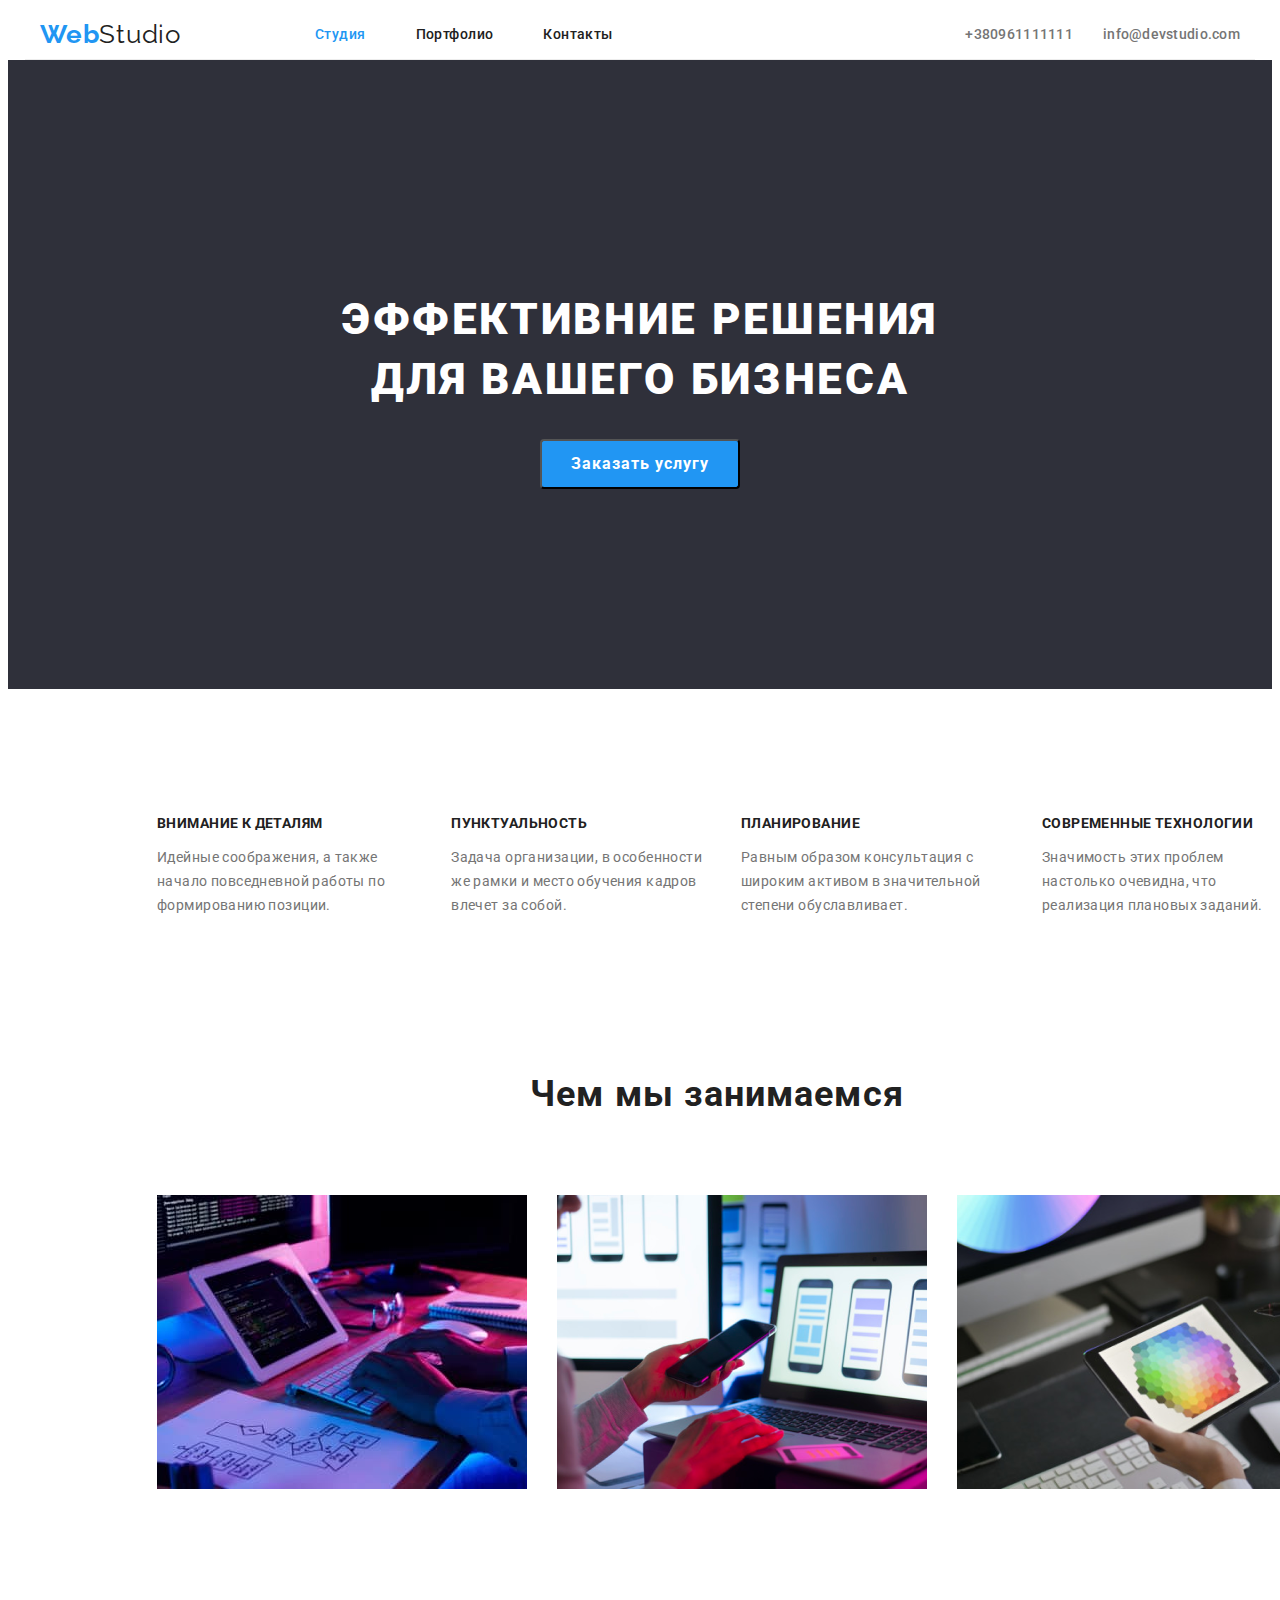
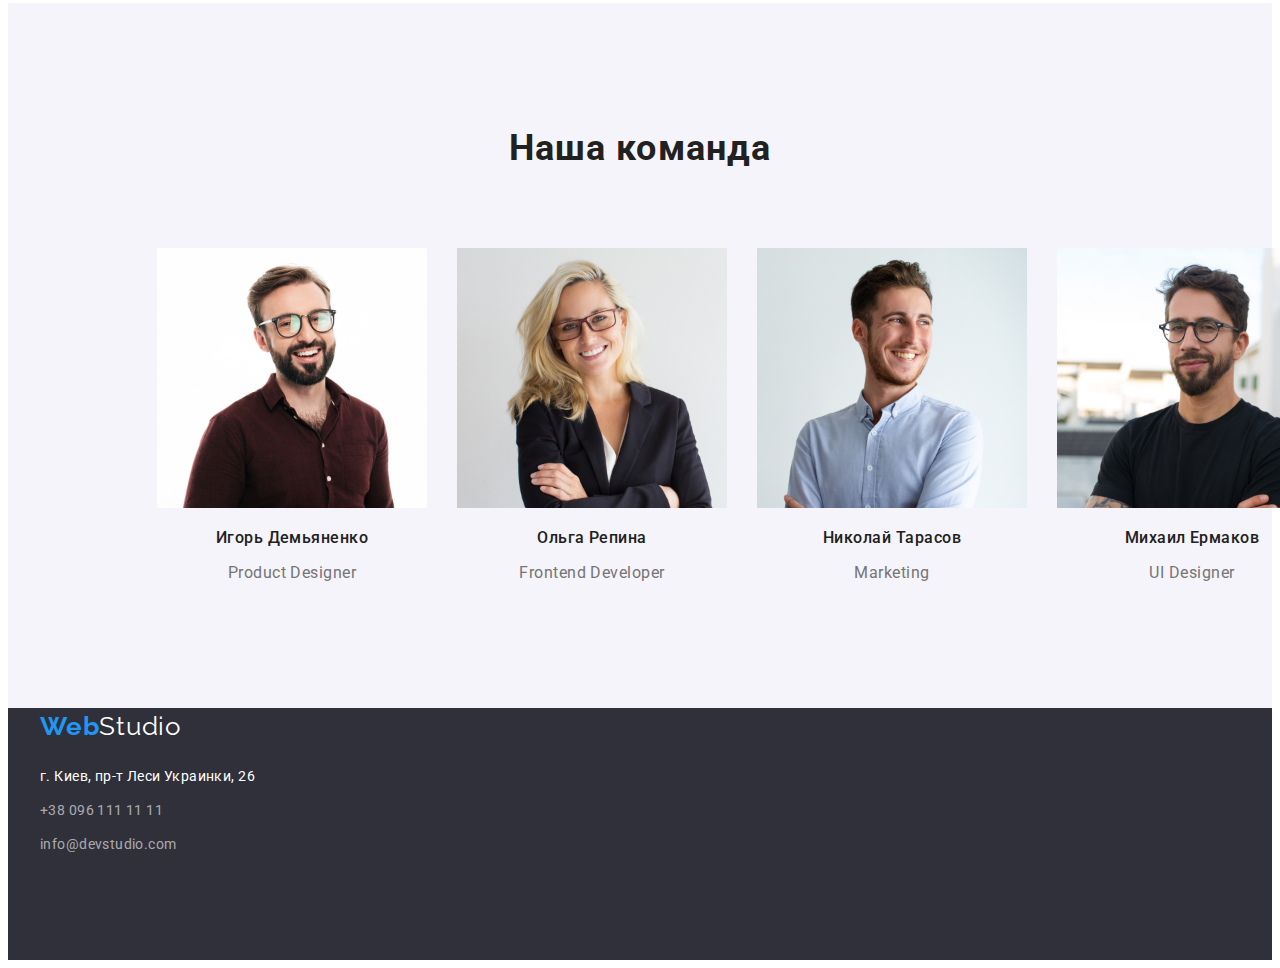
==== index.html @ 1322d219 "homework 3" ====
<!DOCTYPE html>
<html lang="ru">
<head>
    <meta charset="UTF-8">
    <title>WebStudio</title>
    <link rel="stylesheet" href="./css/styles.css">
    <link rel="preconnect" href="https://fonts.googleapis.com">
<link rel="preconnect" href="https://fonts.gstatic.com" crossorigin>
<link href="https://fonts.googleapis.com/css2?family=Raleway:wght@700&family=Roboto:wght@400;500;700;900&display=swap" rel="stylesheet">
</head>
<body>
    
    <header class="header">
      <div class="header-container">
        
        <nav class="header-navigation">
          <a href="./index.html" class="header-logo link">
            Web<span class="studio">Studio</span>
          </a>
          <ul class="header-list  link">
            <li class="header-item">
              <a class="header-link link active-page" href="/index.html"
                >Студия</a
              >
            </li>
            <li class="header-item">
              <a class="header-link link" href="./Partfolio.html">Портфолио</a>
            </li>
            <li class="header-item">
              <a class="header-link link" href="">Контакты</a>
            </li>
          </ul>
        </nav>

            <ul class="contacts-header">

               <li class="blyat"><a class="header-phone" href="tel:+380961111111">+380961111111</a></li>
               <li class="blyat"><a class="header-mail" href="mailto:info@devstudio.com">info@devstudio.com</a></li>

            </ul>
          
          
          </div> 
    </header>
    



    <main>

      <section class="hero-box section">

        <div class="button-container">
        <h1 class="slogan">
          ЭФФЕКТИВНИЕ РЕШЕНИЯ<br>
          ДЛЯ ВАШЕГО БИЗНЕСА
      </h1>
    

      <button class="main-button" type="button">Заказать услугу</button>

    </div>

      </section>



        <section class="about section">

          <div class="container">
            <ul class="about-list">

               <li class="about-pluses"><h3 class="pluses">ВНИМАНИЕ К ДЕТАЛЯМ</h3>
                <p class="content">
                    Идейные соображения,
                     а также начало повседневной работы по
                      формированию позиции.
                    </p>
                  </li> 
        
                  
            <li class="about-pluses"><h3 class="pluses">ПУНКТУАЛЬНОСТЬ</h3>
             <p class="content">
                Задача организации, в особенности
                 же рамки и место обучения кадров
                  влечет за собой.
                  </p>
              </li>
     
    
            <li class="about-pluses"><h3 class="pluses">ПЛАНИРОВАНИЕ</h3>
             <p class="content">
                Равным образом консультация с
                 широким активом в значительной
                  степени обуславливает.
                </p>
  
  
     
            <li class="about-pluses"><h3 class="pluses">СОВРЕМЕННЫЕ ТЕХНОЛОГИИ</h3>
             <p class="content">
                Значимость этих проблем настолько
                очевидна, что реализация плановых 
                заданий.
            </p>
            </li>

          </ul> 
        </div>
        </section>

        
        
    <section class="section our-task">
      <div class="container">

      <h2 class="our-job">Чем мы занимаемся</h2>
      
      <ul class="job-photos">
        <li class="job-li"><img src="./images/img.jpg" 
          alt="парень пишет код" 
          width="370">
      </li>

      <li class="job-li"><img src="./images/img(1).png" 
        alt="парень смотрит в смартфон"           
        width="370">
      </li>

      <li class="job-li"><img src="./images/img(2).png" 
        alt="рисует соты на ipad" 
        width="370">
      </li>

      </ul>
    </div>
    </section>  


      <section class="team-bg section">
        <h2 class="our-team">Наша команда</h2>
        <div class="container">
  
        <ul class="team-list">
          <li class="team"><img src="./images/img(3).jpg" alt="Игорь Демьяненко" width="270">
            <h3 class="squad">Игорь Демьяненко</h3>
                <p class="squad-job">Product Designer</p>
          </li>

          
          <li class="team"><img src="./images/img(4).jpg" alt="Ольга Репина" width="270">
            <h3 class="squad">Ольга Репина</h3>
                <p class="squad-job">Frontend Developer</p>
          </li>


          <li class="team"><img src="./images/img(5).jpg" alt="Николай Тарасов" width="270">
            <h3 class="squad">Николай Тарасов</h3>
                <p class="squad-job">Marketing</p>
          </li>


          <li class="team"><img src="./images/img(6).jpg" alt="Михаил Ермаков" width="270">
            <h3 class="squad">Михаил Ермаков</h3>
                <p class="squad-job">UI Designer</p>

          </li>
        </ul>
      </div> 
      </section> 

    </main>

    <footer class="footer-first">
      <div class="container">
     
        <a  href="./index.html" class="webstudio-footer" >
        Web<span class="studio-footer">Studio</span>
      </a>

        <address class="footer-links">
            <a class="footer-map first-footer-links" target="_blank" rel="noopener noreferrer" href="https://www.google.com/maps/place/%D0%B1%D1%83%D0%BB%D1%8C%D0%B2%D0%B0%D1%80+%D0%9B%D0%B5%D1%81%D1%96+%D0%A3%D0%BA%D1%80%D0%B0%D1%97%D0%BD%D0%BA%D0%B8,+26,+%D0%9A%D0%B8%D1%97%D0%B2,+02000/@50.4265807,30.5361971,17z/data=!3m1!4b1!4m5!3m4!1s0x40d4cf0e033ecbe9:0x57a4dffefec77da0!8m2!3d50.4265807!4d30.5383858">г. Киев, пр-т Леси Украинки, 26</a>
            <a class="footer-phone first-footer-links" href="tel:+380961111111">+38 096 111 11 11</a>
            <a class="footer-mail first-footer-links" href="mailto:info@devstudio.com">info@devstudio.com</a>
        </address>
      </div> 

    </footer>


</body>
</html>
---- css/styles.css ----
:root{
    
    --theme-color: #2196F3;

    --text-primary: #212121;
    --text-secondary: #757575;

    --primary-font: 'Roboto';
    --secondary-font: 'Raleway';

}

body{
    font-family: var(--primary-font);
}

ul{
    list-style: none;
}

a{
    text-decoration: none;
}

address{
    font-style: normal;
}

.section{
    padding: 94px;
}

.container{  
        padding: 0 15px;
        width: 1200px;
        margin: 0 auto;
}



/* =========== Header styles starts here =========== */

.header-list {
    display: flex;
  }
  .header-item:not(:last-child) {
    margin-right: 50px;
  }
 



.header-container{
    display: flex;
    align-items: center;
    border-bottom: 1px solid #ECECEC;
    

    padding: 0 15px;
  width: 1200px;
  margin: 0 auto;
    

}

.header-navigation {
    display: flex;
    align-items: center;
  }




.contacts-header{
    display: flex;
    margin-left: auto;
    align-items: center;

}

.blyat:not(:last-child){
        margin-right: 30px;
      
}


.header-logo {
    color: var(--theme-color);
    font-family: Raleway;
    font-weight: 700;
    font-size: 26px;
    line-height: 1.19;
    letter-spacing: 0.03em;
    margin-right: 94px;
  }

  .header-link {
    font-weight: 500;
    font-size: 14px;
    line-height: 1.14;
    letter-spacing: 0.03em;
    color: var(--text-primary);
    padding-top: 30px;
    padding-bottom: 30px;
  }
  
  .header-link:hover,
  .header-link:focus {
    color: var(--theme-color);
  }




.studio{

font-family: Raleway;
font-size: 26px;
font-style: normal;
font-weight: 400;
line-height: 36px;
letter-spacing: 0.03em;
text-align: left;

color: var(--text-primary);
}




.nav-link{
    
    
    font-family: Roboto;
    font-size: 14px;
    font-style: normal;
    font-weight: 500;
    line-height: 16px;
    letter-spacing: 0.02em;
    text-align: left;
      
     color: var(--text-primary)

}       
.nav-link:hover,
.nav-link:focus{
    color: var(--theme-color)
}           
.active-page{
    color: var(--theme-color);
}


.header-phone,
.header-mail{
    font-family: Roboto;
    font-size: 14px;
    font-style: normal;
    font-weight: 500;
    line-height: 16px;
    letter-spacing: 0.02em;
    text-align: left;

    color: var(--text-secondary)
}
.header-phone:hover,
.header-mail:hover,
.header-phone:focus,
.header-mail:focus{

    color: var(--theme-color);
}
.slogan{
    font-family: Roboto;
    font-size: 44px;
    font-style: normal;
    font-weight: 900;
    line-height: 60px;
    letter-spacing: 0.06em;
    text-align: center;
    

color: #FFFFFF;
}


.main-button{  
    font-family: Roboto;
font-size: 16px;
font-style: normal;
font-weight: 700;
line-height: 30px;
letter-spacing: 0.06em;
text-align: center;
color: #FFFFFF;
background-color: #2196F3;

height: 50px;
width: 200px;
left: 700px;
top: 430px;
border-radius: 4px;

}

.main-batton:focus,
.main-button:hover{
    background-color: #188CE8;
}


.hero-box{
padding-top: 200px;
padding-bottom: 200px;
text-align: center;
background-color: #2F303A;


}

.button-container{
    padding: 0;
}



.about-list{
    display: flex;
}

.about-pluses{
    margin-right: 30px;
    margin-left: 0;
}


.pluses{
    font-family: Roboto;
font-size: 14px;
font-style: normal;
font-weight: 700;
line-height: 16px;
letter-spacing: 0.03em;
text-align: left;

color: var(--text-primary);
}

.content{
    font-family: Roboto;
font-size: 14px;
font-style: normal;
font-weight: 400;
line-height: 24px;
letter-spacing: 0.03em;
text-align: left;

color: var(--text-secondary);
}

.job-photos{
    display: flex;
 
}

.job-li:not(:last-child){
    margin-right: 30px;
}


.our-job{
    font-family: Roboto;
font-size: 36px;
font-style: normal;
font-weight: 700;
line-height: 42px;
letter-spacing: 0.03em;
text-align: center;

padding-bottom: 50px;

color: var(--text-primary);
}


.our-task{
    padding-top: 0;
}

.team-bg{
background: #F5F4FA;
}


.team-list{
    display: flex;
}

.team{
    padding-right: 30px;
}



.our-team{
    font-family: Roboto;
font-size: 36px;
font-style: normal;
font-weight: 700;
line-height: 42px;
letter-spacing: 0.03em;
text-align: center;
padding-bottom: 50px;

color: var(--text-primary);
}

.squad{
    font-family: Roboto;
font-size: 16px;
font-style: normal;
font-weight: 500;
line-height: 19px;
letter-spacing: 0.03em;
text-align: center;

color: var(--text-primary);
}

.squad-job{
    font-family: Roboto;
font-size: 16px;
font-style: normal;
font-weight: 400;
line-height: 19px;
letter-spacing: 0.03em;
text-align: center;

color: var(--text-secondary);
}

.webstudio-footer{
    font-family: Raleway;
font-size: 26px;
font-style: normal;
font-weight: 700;
line-height: 31px;
letter-spacing: 0.03em;
text-align: left;


color: var(--theme-color);
}

.studio-footer{
font-family: Raleway;
font-size: 26px;
font-style: normal;
font-weight: 400;
line-height: 36px;
letter-spacing: 0.03em;
text-align: left;


color: #FFFFFF;
}
.webstudio-footer:hover,
.webstudio-footer:focus{
    color: var(--theme-color);
}

.footer-map{
    font-family: Roboto;
font-size: 14px;
font-style: normal;
font-weight: 400;
line-height: 24px;
letter-spacing: 0.03em;
text-align: left;

color: #FFFFFF;
}


.footer-phone,
.footer-mail{
    font-family: Roboto;
    font-size: 14px;
    font-style: normal;
    font-weight: 400;
    line-height: 24px;
    letter-spacing: 0.03em;
    text-align: left;

    color: #FFFFFF99;
}

.footer-map:hover,
.footer-map:focus,
.footer-phone:hover,
.footer-phone:focus,
.footer-mail:hover,
.footer-mail:focus{
    color: var(--theme-color);
}

.footer-first{
    height: 252px;
left: 0px;
top: 2097px;
border-radius: 0px;

background-color: #2F303A;
}

.footer-first{
    display: flex;
    flex-direction: column;
}

.footer-links{
    display: flex;
    flex-direction: column;
    padding-top: 20px;
}

.first-footer-links:not(:last-child){
    padding-bottom: 10px;
}


    


/*==========================================*/



.partfolio-nav{
    display: flex;
    padding-left: 350px;
    padding-bottom: -38px;
    
}

.buttons-partfolio-li:not(:last-child){
    padding-right: 52px;
   
   
}




.buttons-partfolio{
    font-family: Roboto;
font-size: 16px;
font-style: normal;
font-weight: 500;
line-height: 26px;
letter-spacing: 0.03em;
text-align: center;


border-radius: 4px;
 border-color:  #F5F4FA;

;


    color: var(--text-primary);
    background-color: #F5F4FA;

}
.buttons-partfolio:hover,
.buttons-partfolio:focus{

    color: #FFFFFF;
    background-color: var(--theme-color);
}

.about{
    font-family: Roboto;
font-size: 18px;
font-style: normal;
font-weight: 700;
line-height: 36px;
letter-spacing: 0.06em;
text-align: left;

color:var(--text-primary);
}

.second-page-content{
    font-family: Roboto;
font-size: 16px;
font-style: normal;
font-weight: 400;
line-height: 30px;
letter-spacing: 0.03em;
text-align: left;

color: var(--text-secondary);
}



.partfolio-all{
    display: flex;
    flex-wrap: wrap;
    padding-left: 0;
    padding-bottom: -38px;
}

.all-photos{
    flex-basis: calc(100% / 3 - 30px);
    padding-right: 30px;
}




.footer-second{
    height: 252px;
width: 1600px;
left: 0px;
top: 2097px;
border-radius: 0px;

background-color: #2F303A;
}
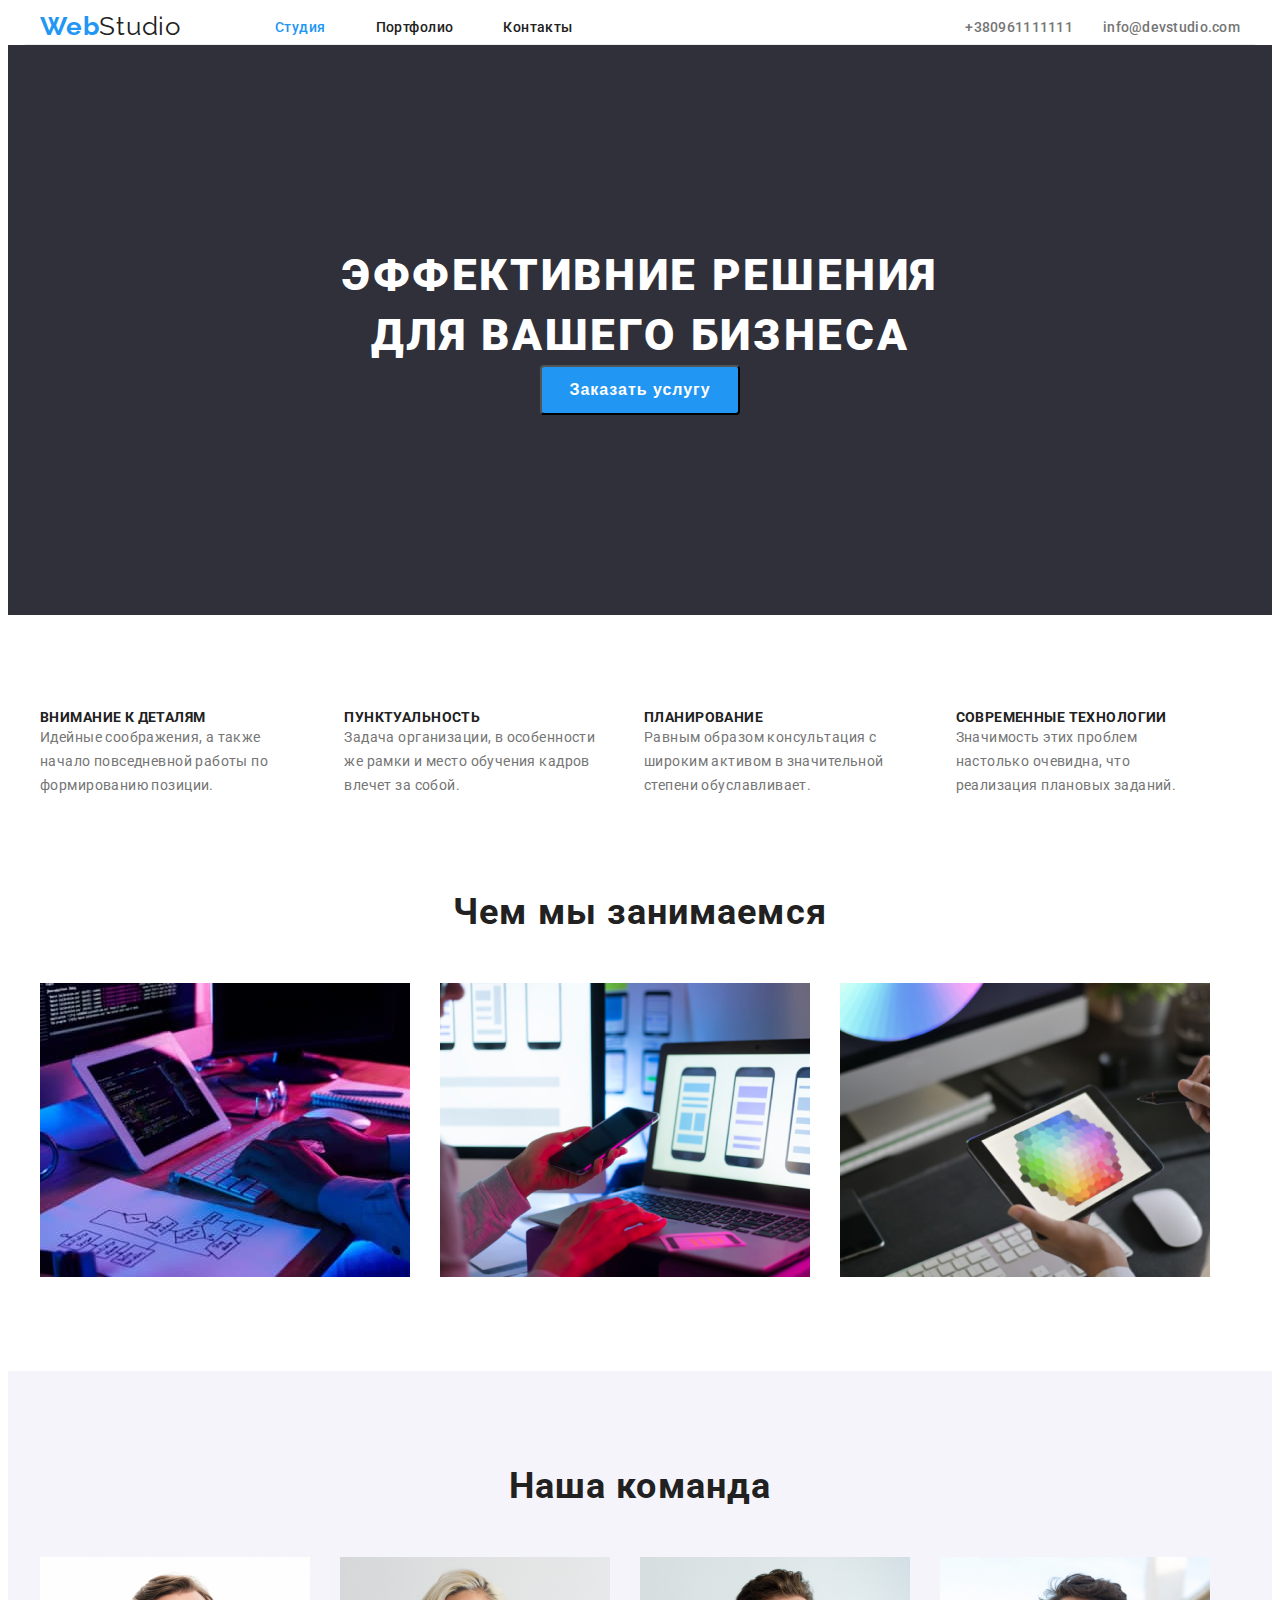
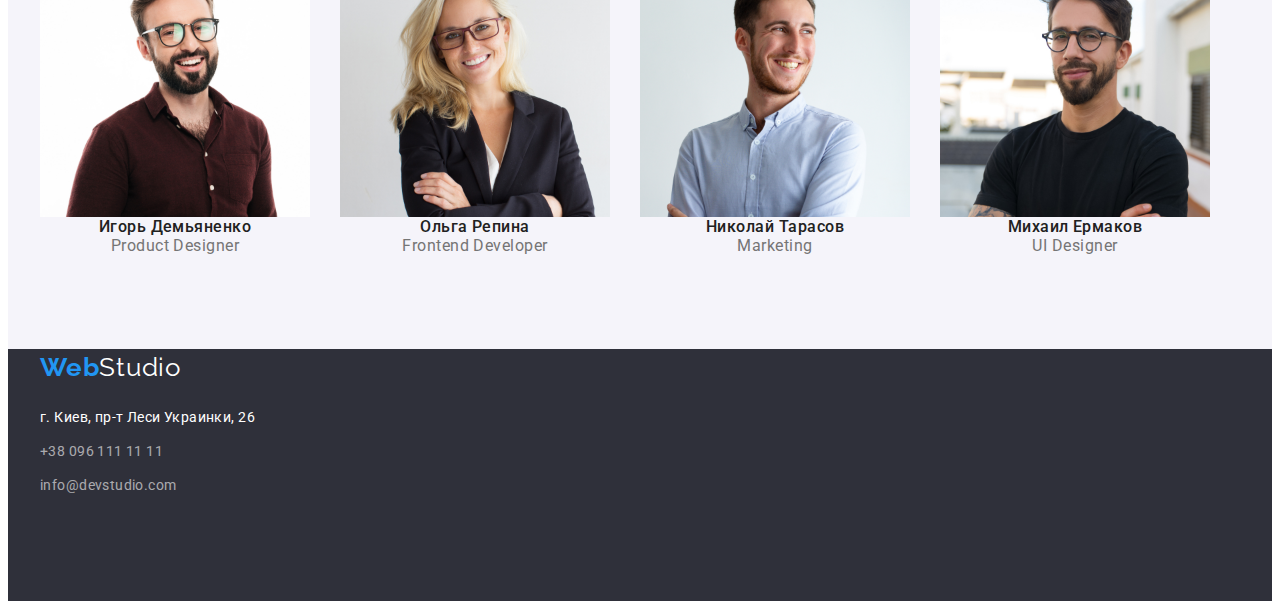
==== commit 1ea49876: "homework 3" ====
--- a/index.html
+++ b/index.html
@@ -11,7 +11,7 @@
 <body>
     
     <header class="header">
-      <div class="header-container">
+      <div class="header-container container">
         
         <nav class="header-navigation">
           <a href="./index.html" class="header-logo link">
@@ -48,9 +48,9 @@
 
     <main>
 
-      <section class="hero-box section">
+      <section class="hero-box">
 
-        <div class="button-container">
+        <div class="container">
         <h1 class="slogan">
           ЭФФЕКТИВНИЕ РЕШЕНИЯ<br>
           ДЛЯ ВАШЕГО БИЗНЕСА
--- a/css/styles.css
+++ b/css/styles.css
@@ -5,14 +5,14 @@
     --text-primary: #212121;
     --text-secondary: #757575;
 
-    --primary-font: 'Roboto';
-    --secondary-font: 'Raleway';
-
-}
-
-body{
-    font-family: var(--primary-font);
-}
+  
+
+}
+
+body {
+    font-family: "Roboto", sans-serif;
+    letter-spacing: 0.02em;
+  }
 
 ul{
     list-style: none;
@@ -27,7 +27,8 @@
 }
 
 .section{
-    padding: 94px;
+    padding-top: 94px;
+    padding-bottom: 94px;
 }
 
 .container{  
@@ -38,6 +39,28 @@
 
 
 
+p,
+h1,
+h2,
+h3,
+h4,
+h5,
+h6 {
+  margin: 0;
+}
+
+ul {
+  list-style: none;
+  margin: 0;
+  padding-left: 0;
+}
+
+img {
+  display: block;
+  max-width: 100%;
+  height: auto;
+}
+
 /* =========== Header styles starts here =========== */
 
 .header-list {
@@ -54,14 +77,9 @@
     display: flex;
     align-items: center;
     border-bottom: 1px solid #ECECEC;
-    
-
-    padding: 0 15px;
-  width: 1200px;
-  margin: 0 auto;
-    
-
-}
+
+}
+
 
 .header-navigation {
     display: flex;
@@ -131,9 +149,9 @@
 .nav-link{
     
     
-    font-family: Roboto;
+    
     font-size: 14px;
-    font-style: normal;
+ 
     font-weight: 500;
     line-height: 16px;
     letter-spacing: 0.02em;
@@ -153,9 +171,9 @@
 
 .header-phone,
 .header-mail{
-    font-family: Roboto;
+   
     font-size: 14px;
-    font-style: normal;
+   
     font-weight: 500;
     line-height: 16px;
     letter-spacing: 0.02em;
@@ -171,9 +189,9 @@
     color: var(--theme-color);
 }
 .slogan{
-    font-family: Roboto;
+   
     font-size: 44px;
-    font-style: normal;
+  
     font-weight: 900;
     line-height: 60px;
     letter-spacing: 0.06em;
@@ -185,9 +203,9 @@
 
 
 .main-button{  
-    font-family: Roboto;
+ 
 font-size: 16px;
-font-style: normal;
+
 font-weight: 700;
 line-height: 30px;
 letter-spacing: 0.06em;
@@ -235,9 +253,9 @@
 
 
 .pluses{
-    font-family: Roboto;
+
 font-size: 14px;
-font-style: normal;
+
 font-weight: 700;
 line-height: 16px;
 letter-spacing: 0.03em;
@@ -247,9 +265,9 @@
 }
 
 .content{
-    font-family: Roboto;
+ 
 font-size: 14px;
-font-style: normal;
+
 font-weight: 400;
 line-height: 24px;
 letter-spacing: 0.03em;
@@ -269,9 +287,9 @@
 
 
 .our-job{
-    font-family: Roboto;
+   
 font-size: 36px;
-font-style: normal;
+
 font-weight: 700;
 line-height: 42px;
 letter-spacing: 0.03em;
@@ -303,9 +321,9 @@
 
 
 .our-team{
-    font-family: Roboto;
+ 
 font-size: 36px;
-font-style: normal;
+
 font-weight: 700;
 line-height: 42px;
 letter-spacing: 0.03em;
@@ -316,9 +334,9 @@
 }
 
 .squad{
-    font-family: Roboto;
+  
 font-size: 16px;
-font-style: normal;
+
 font-weight: 500;
 line-height: 19px;
 letter-spacing: 0.03em;
@@ -328,9 +346,9 @@
 }
 
 .squad-job{
-    font-family: Roboto;
+ 
 font-size: 16px;
-font-style: normal;
+
 font-weight: 400;
 line-height: 19px;
 letter-spacing: 0.03em;
@@ -370,9 +388,9 @@
 }
 
 .footer-map{
-    font-family: Roboto;
+  
 font-size: 14px;
-font-style: normal;
+
 font-weight: 400;
 line-height: 24px;
 letter-spacing: 0.03em;
@@ -384,9 +402,9 @@
 
 .footer-phone,
 .footer-mail{
-    font-family: Roboto;
+  
     font-size: 14px;
-    font-style: normal;
+   
     font-weight: 400;
     line-height: 24px;
     letter-spacing: 0.03em;
@@ -453,7 +471,7 @@
 
 
 .buttons-partfolio{
-    font-family: Roboto;
+ 
 font-size: 16px;
 font-style: normal;
 font-weight: 500;
@@ -480,9 +498,9 @@
 }
 
 .about{
-    font-family: Roboto;
+
 font-size: 18px;
-font-style: normal;
+
 font-weight: 700;
 line-height: 36px;
 letter-spacing: 0.06em;
@@ -492,9 +510,9 @@
 }
 
 .second-page-content{
-    font-family: Roboto;
+   
 font-size: 16px;
-font-style: normal;
+
 font-weight: 400;
 line-height: 30px;
 letter-spacing: 0.03em;
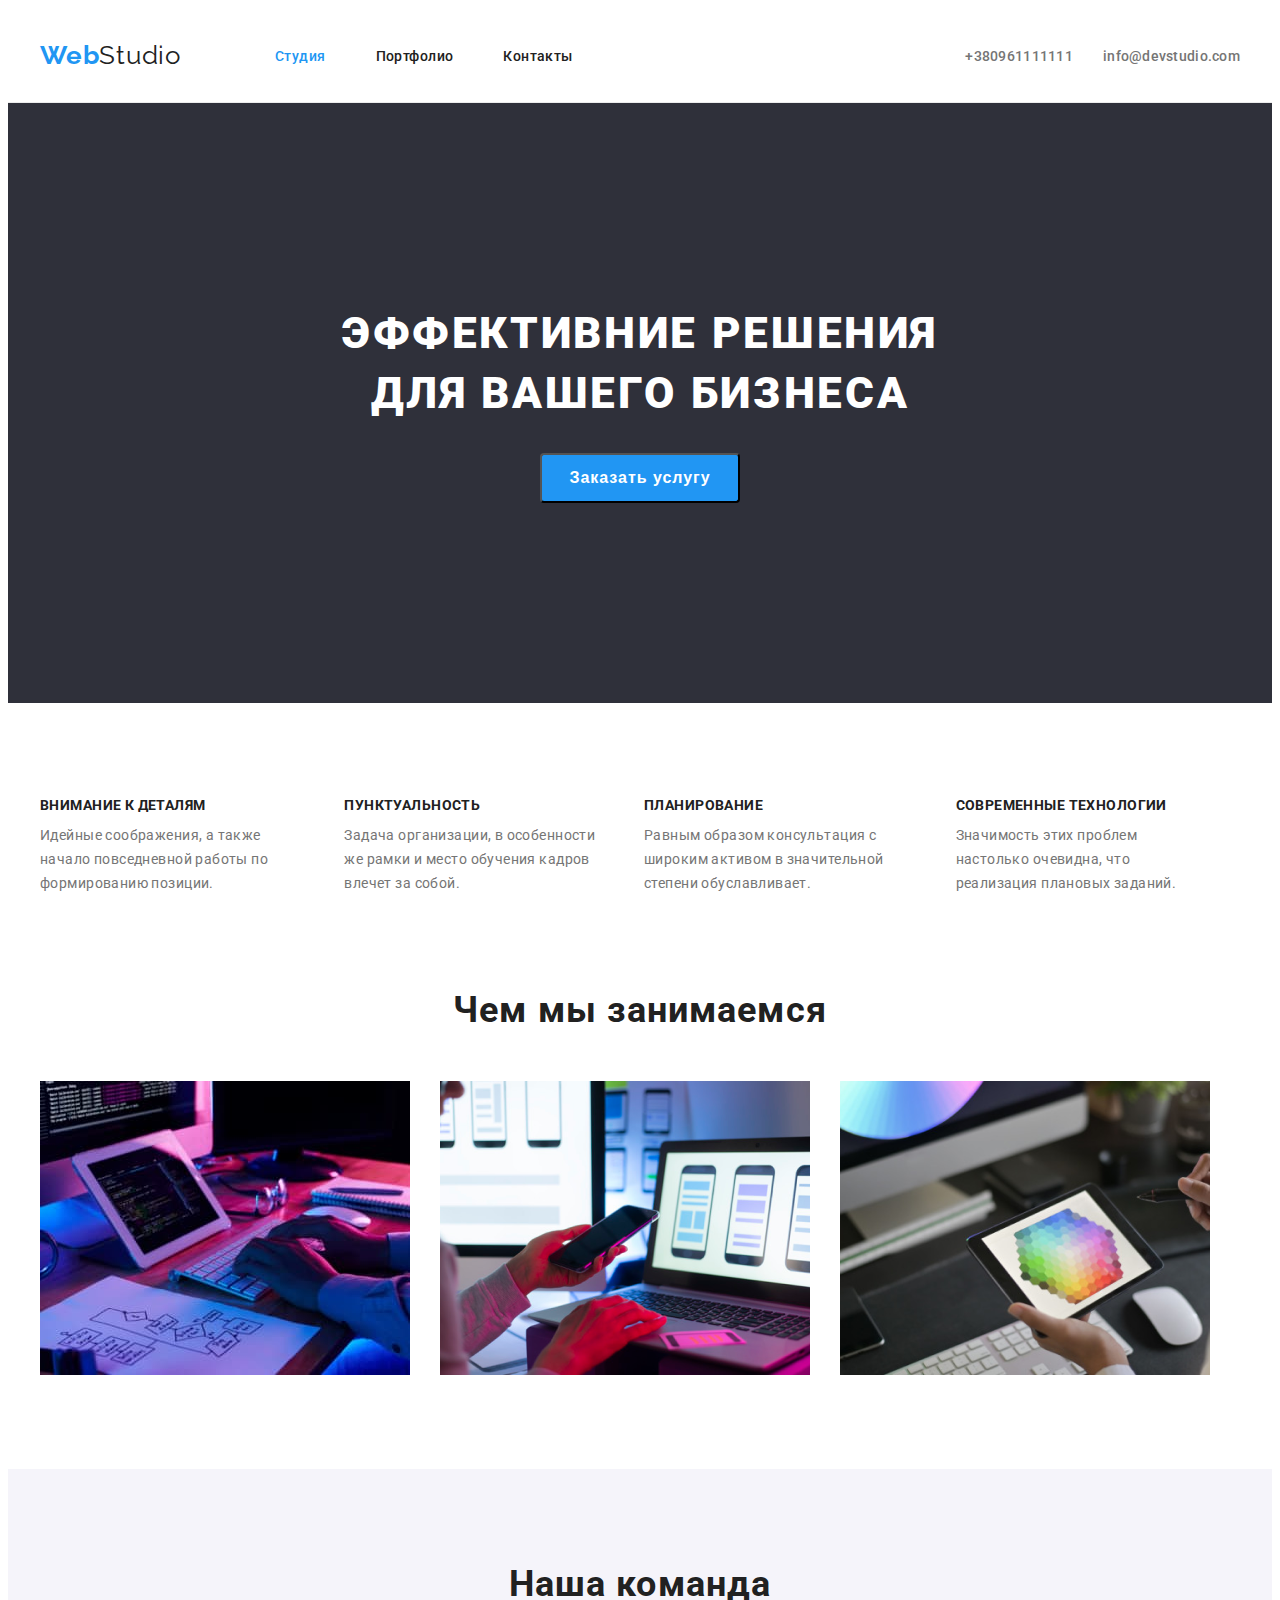
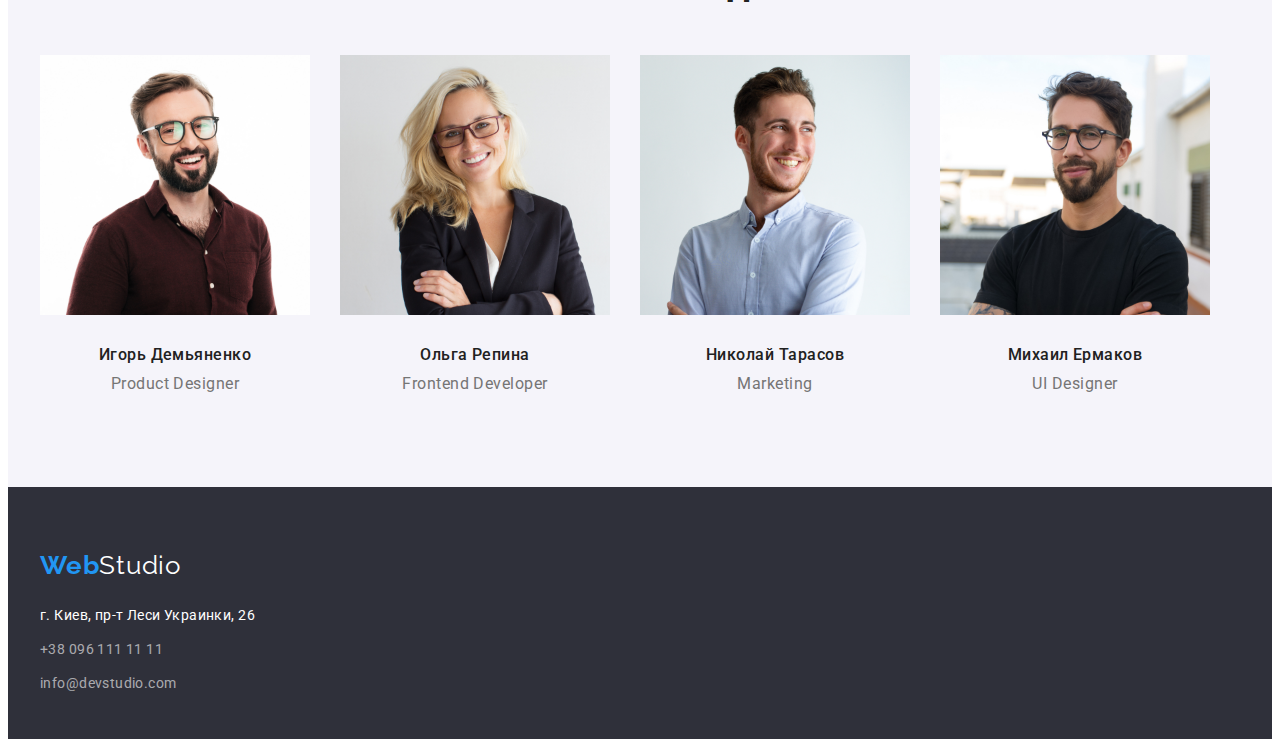
==== commit 183a031b: "homework 3" ====
--- a/index.html
+++ b/index.html
@@ -2,6 +2,13 @@
 <html lang="ru">
 <head>
     <meta charset="UTF-8">
+    <link
+      rel="stylesheet"
+      href="https://cdnjs.cloudflare.com/ajax/libs/modern-normalize/1.1.0/modern-normalize.min.css"
+      integrity="sha512-wpPYUAdjBVSE4KJnH1VR1HeZfpl1ub8YT/NKx4PuQ5NmX2tKuGu6U/JRp5y+Y8XG2tV+wKQpNHVUX03MfMFn9Q=="
+      crossorigin="anonymous"
+      referrerpolicy="no-referrer"
+    />
     <title>WebStudio</title>
     <link rel="stylesheet" href="./css/styles.css">
     <link rel="preconnect" href="https://fonts.googleapis.com">
@@ -48,7 +55,7 @@
 
     <main>
 
-      <section class="hero-box">
+      <section class="hero-box section">
 
         <div class="container">
         <h1 class="slogan">
@@ -143,25 +150,25 @@
   
         <ul class="team-list">
           <li class="team"><img src="./images/img(3).jpg" alt="Игорь Демьяненко" width="270">
-            <h3 class="squad">Игорь Демьяненко</h3>
+            <div class="squad-names"><h3 class="squad">Игорь Демьяненко</h3></div>
                 <p class="squad-job">Product Designer</p>
           </li>
 
           
           <li class="team"><img src="./images/img(4).jpg" alt="Ольга Репина" width="270">
-            <h3 class="squad">Ольга Репина</h3>
+            <div class="squad-names"><h3 class="squad">Ольга Репина</h3></div>
                 <p class="squad-job">Frontend Developer</p>
           </li>
 
 
           <li class="team"><img src="./images/img(5).jpg" alt="Николай Тарасов" width="270">
-            <h3 class="squad">Николай Тарасов</h3>
+            <div class="squad-names"><h3 class="squad">Николай Тарасов</h3></div>
                 <p class="squad-job">Marketing</p>
           </li>
 
 
           <li class="team"><img src="./images/img(6).jpg" alt="Михаил Ермаков" width="270">
-            <h3 class="squad">Михаил Ермаков</h3>
+            <div class="squad-names"><h3 class="squad">Михаил Ермаков</h3></div>
                 <p class="squad-job">UI Designer</p>
 
           </li>
@@ -172,7 +179,7 @@
     </main>
 
     <footer class="footer-first">
-      <div class="container">
+      <div class="footer container">
      
         <a  href="./index.html" class="webstudio-footer" >
         Web<span class="studio-footer">Studio</span>
--- a/css/styles.css
+++ b/css/styles.css
@@ -29,6 +29,7 @@
 .section{
     padding-top: 94px;
     padding-bottom: 94px;
+    padding: 94px 0;
 }
 
 .container{  
@@ -61,6 +62,9 @@
   height: auto;
 }
 
+
+
+
 /* =========== Header styles starts here =========== */
 
 .header-list {
@@ -71,12 +75,19 @@
   }
  
 
+  .header {
+    padding-top: 29px;
+    padding-bottom: 29px;
+    border-bottom: 1px solid #ececec;
+  }
+
+
 
 
 .header-container{
     display: flex;
     align-items: center;
-    border-bottom: 1px solid #ECECEC;
+   
 
 }
 
@@ -196,6 +207,7 @@
     line-height: 60px;
     letter-spacing: 0.06em;
     text-align: center;
+    margin-bottom: 30px;
     
 
 color: #FFFFFF;
@@ -261,6 +273,8 @@
 letter-spacing: 0.03em;
 text-align: left;
 
+margin-bottom: 10px;
+
 color: var(--text-primary);
 }
 
@@ -317,6 +331,8 @@
 .team{
     padding-right: 30px;
 }
+
+
 
 
 
@@ -343,6 +359,12 @@
 text-align: center;
 
 color: var(--text-primary);
+}
+
+
+.squad-names{
+    margin-top: 30px;
+    margin-bottom: 10px;
 }
 
 .squad-job{
@@ -385,6 +407,7 @@
 .webstudio-footer:hover,
 .webstudio-footer:focus{
     color: var(--theme-color);
+    
 }
 
 .footer-map{
@@ -446,7 +469,16 @@
     padding-bottom: 10px;
 }
 
-
+.partfolio-box{
+    padding-top: 20px;
+    padding-bottom: 20px;
+    padding-left: 24px;
+    padding-right: 24px;
+}
+
+.footer{
+    padding-top: 60px;
+}
     
 
 
@@ -456,8 +488,8 @@
 
 .partfolio-nav{
     display: flex;
-    padding-left: 350px;
-    padding-bottom: -38px;
+    margin-bottom: 50px;
+    justify-content: center;
     
 }
 
@@ -526,24 +558,21 @@
 .partfolio-all{
     display: flex;
     flex-wrap: wrap;
-    padding-left: 0;
-    padding-bottom: -38px;
+   
 }
 
 .all-photos{
     flex-basis: calc(100% / 3 - 30px);
-    padding-right: 30px;
-}
-
-
-
-
-.footer-second{
-    height: 252px;
-width: 1600px;
-left: 0px;
-top: 2097px;
-border-radius: 0px;
-
-background-color: #2F303A;
-}+   
+    box-shadow: 0px 1px 3px rgba(0, 0, 0, 0.12), 0px 1px 1px rgba(0, 0, 0, 0.14),
+    0px 2px 1px rgba(0, 0, 0, 0.2);
+  border-radius: 0px 0px 4px 4px;
+  background-color: #fff;
+  margin-right: 30px;
+  margin-bottom: 30px;
+}
+
+.all-photos:nth-child(3n){
+  margin-right: 0;
+}
+
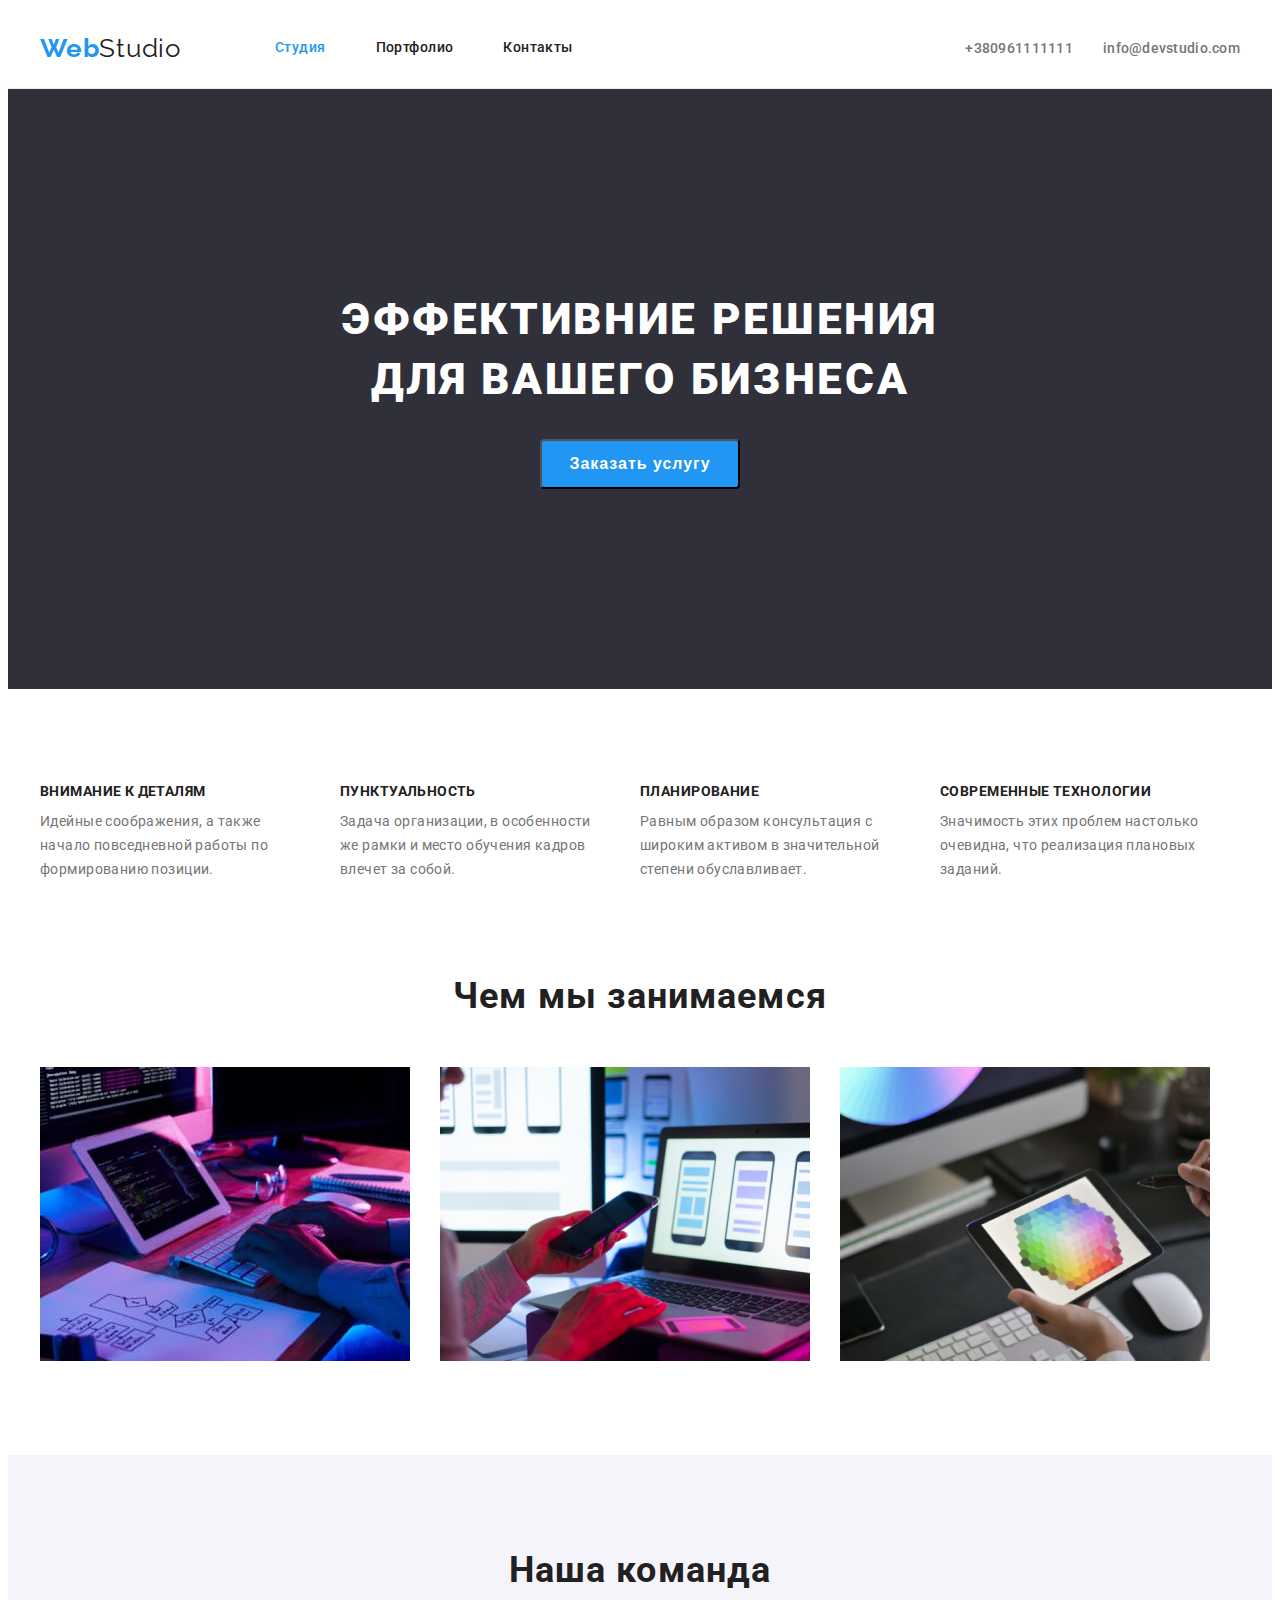
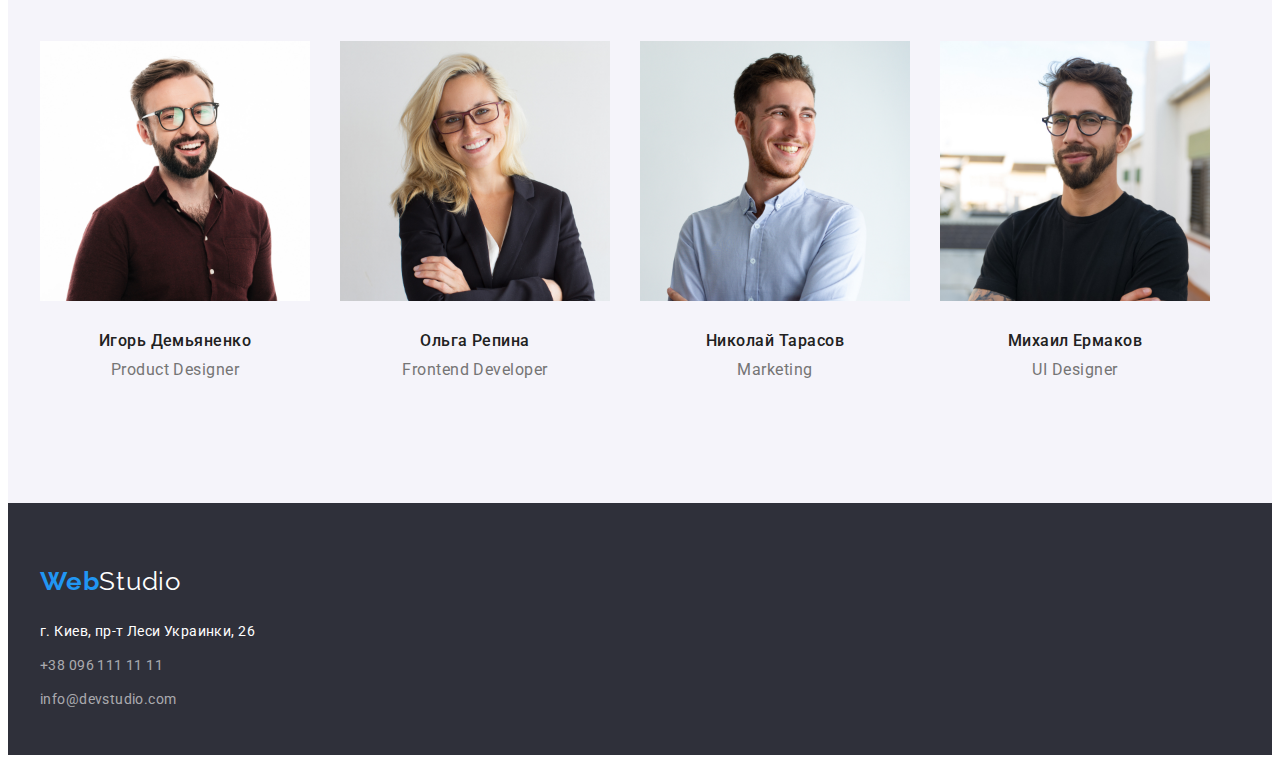
==== commit aaa7a3b0: "homework 3" ====
--- a/index.html
+++ b/index.html
@@ -145,31 +145,35 @@
 
 
       <section class="team-bg section">
+
+        <div class="container">
+
         <h2 class="our-team">Наша команда</h2>
-        <div class="container">
+
+        
   
         <ul class="team-list">
           <li class="team"><img src="./images/img(3).jpg" alt="Игорь Демьяненко" width="270">
-            <div class="squad-names"><h3 class="squad">Игорь Демьяненко</h3></div>
-                <p class="squad-job">Product Designer</p>
+            <div class="squad-names"><h3 class="squad">Игорь Демьяненко</h3>
+                <p class="squad-job">Product Designer</p></div>
           </li>
 
           
           <li class="team"><img src="./images/img(4).jpg" alt="Ольга Репина" width="270">
-            <div class="squad-names"><h3 class="squad">Ольга Репина</h3></div>
-                <p class="squad-job">Frontend Developer</p>
+            <div class="squad-names"><h3 class="squad">Ольга Репина</h3>
+                <p class="squad-job">Frontend Developer</p></div>
           </li>
 
 
           <li class="team"><img src="./images/img(5).jpg" alt="Николай Тарасов" width="270">
-            <div class="squad-names"><h3 class="squad">Николай Тарасов</h3></div>
-                <p class="squad-job">Marketing</p>
+            <div class="squad-names"><h3 class="squad">Николай Тарасов</h3>
+                <p class="squad-job">Marketing</p></div>
           </li>
 
 
           <li class="team"><img src="./images/img(6).jpg" alt="Михаил Ермаков" width="270">
-            <div class="squad-names"><h3 class="squad">Михаил Ермаков</h3></div>
-                <p class="squad-job">UI Designer</p>
+            <div class="squad-names"><h3 class="squad">Михаил Ермаков</h3>
+                <p class="squad-job">UI Designer</p></div>
 
           </li>
         </ul>
--- a/css/styles.css
+++ b/css/styles.css
@@ -76,9 +76,8 @@
  
 
   .header {
-    padding-top: 29px;
-    padding-bottom: 29px;
     border-bottom: 1px solid #ececec;
+    padding: 0;
   }
 
 
@@ -87,6 +86,7 @@
 .header-container{
     display: flex;
     align-items: center;
+    
    
 
 }
@@ -129,8 +129,9 @@
     line-height: 1.14;
     letter-spacing: 0.03em;
     color: var(--text-primary);
-    padding-top: 30px;
-    padding-bottom: 30px;
+    padding-top: 32px;
+    padding-bottom: 32px;
+    display: block;
   }
   
   .header-link:hover,
@@ -256,11 +257,13 @@
 
 .about-list{
     display: flex;
+    margin-right: -30px;
 }
 
 .about-pluses{
     margin-right: 30px;
     margin-left: 0;
+    width: 270px;
 }
 
 
@@ -309,7 +312,7 @@
 letter-spacing: 0.03em;
 text-align: center;
 
-padding-bottom: 50px;
+margin-bottom: 50px;
 
 color: var(--text-primary);
 }
@@ -326,10 +329,11 @@
 
 .team-list{
     display: flex;
+    margin-right: -30px;
 }
 
 .team{
-    padding-right: 30px;
+    margin-right: 30px;
 }
 
 
@@ -344,7 +348,7 @@
 line-height: 42px;
 letter-spacing: 0.03em;
 text-align: center;
-padding-bottom: 50px;
+margin-bottom: 50px;
 
 color: var(--text-primary);
 }
@@ -358,13 +362,15 @@
 letter-spacing: 0.03em;
 text-align: center;
 
+margin-bottom: 10px;
+
 color: var(--text-primary);
 }
 
 
 .squad-names{
-    margin-top: 30px;
-    margin-bottom: 10px;
+    padding-top: 30px;
+    padding-bottom: 30px;
 }
 
 .squad-job{
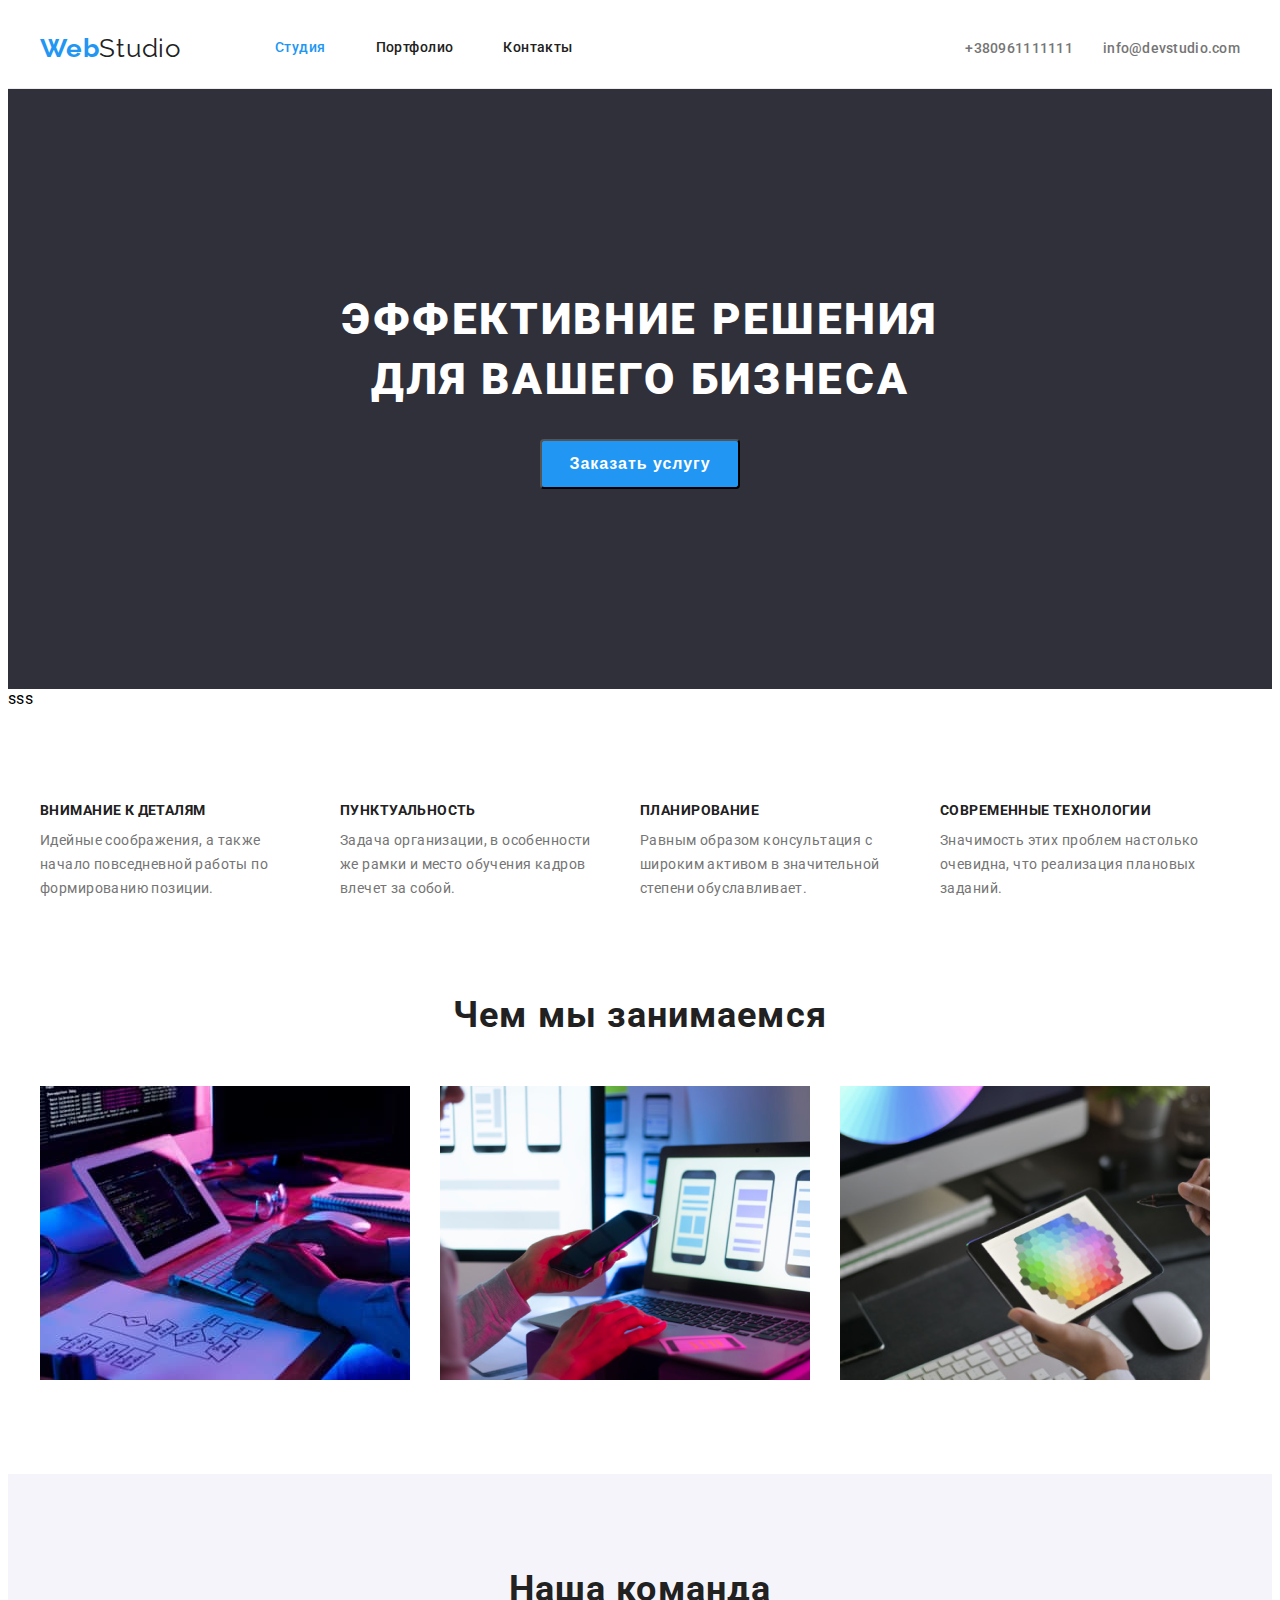
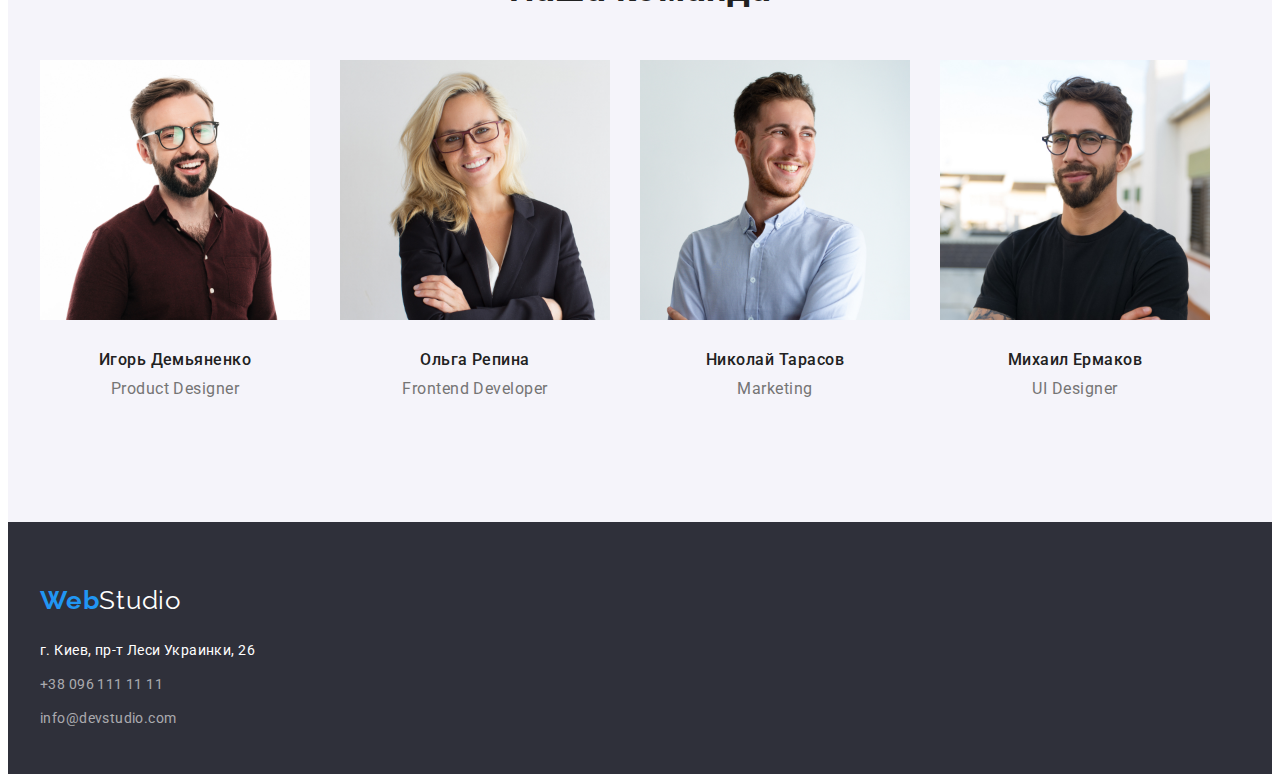
==== commit 03cdad39: "Update index.html" ====
--- a/index.html
+++ b/index.html
@@ -70,7 +70,7 @@
 
       </section>
 
-
+sss
 
         <section class="about section">
 
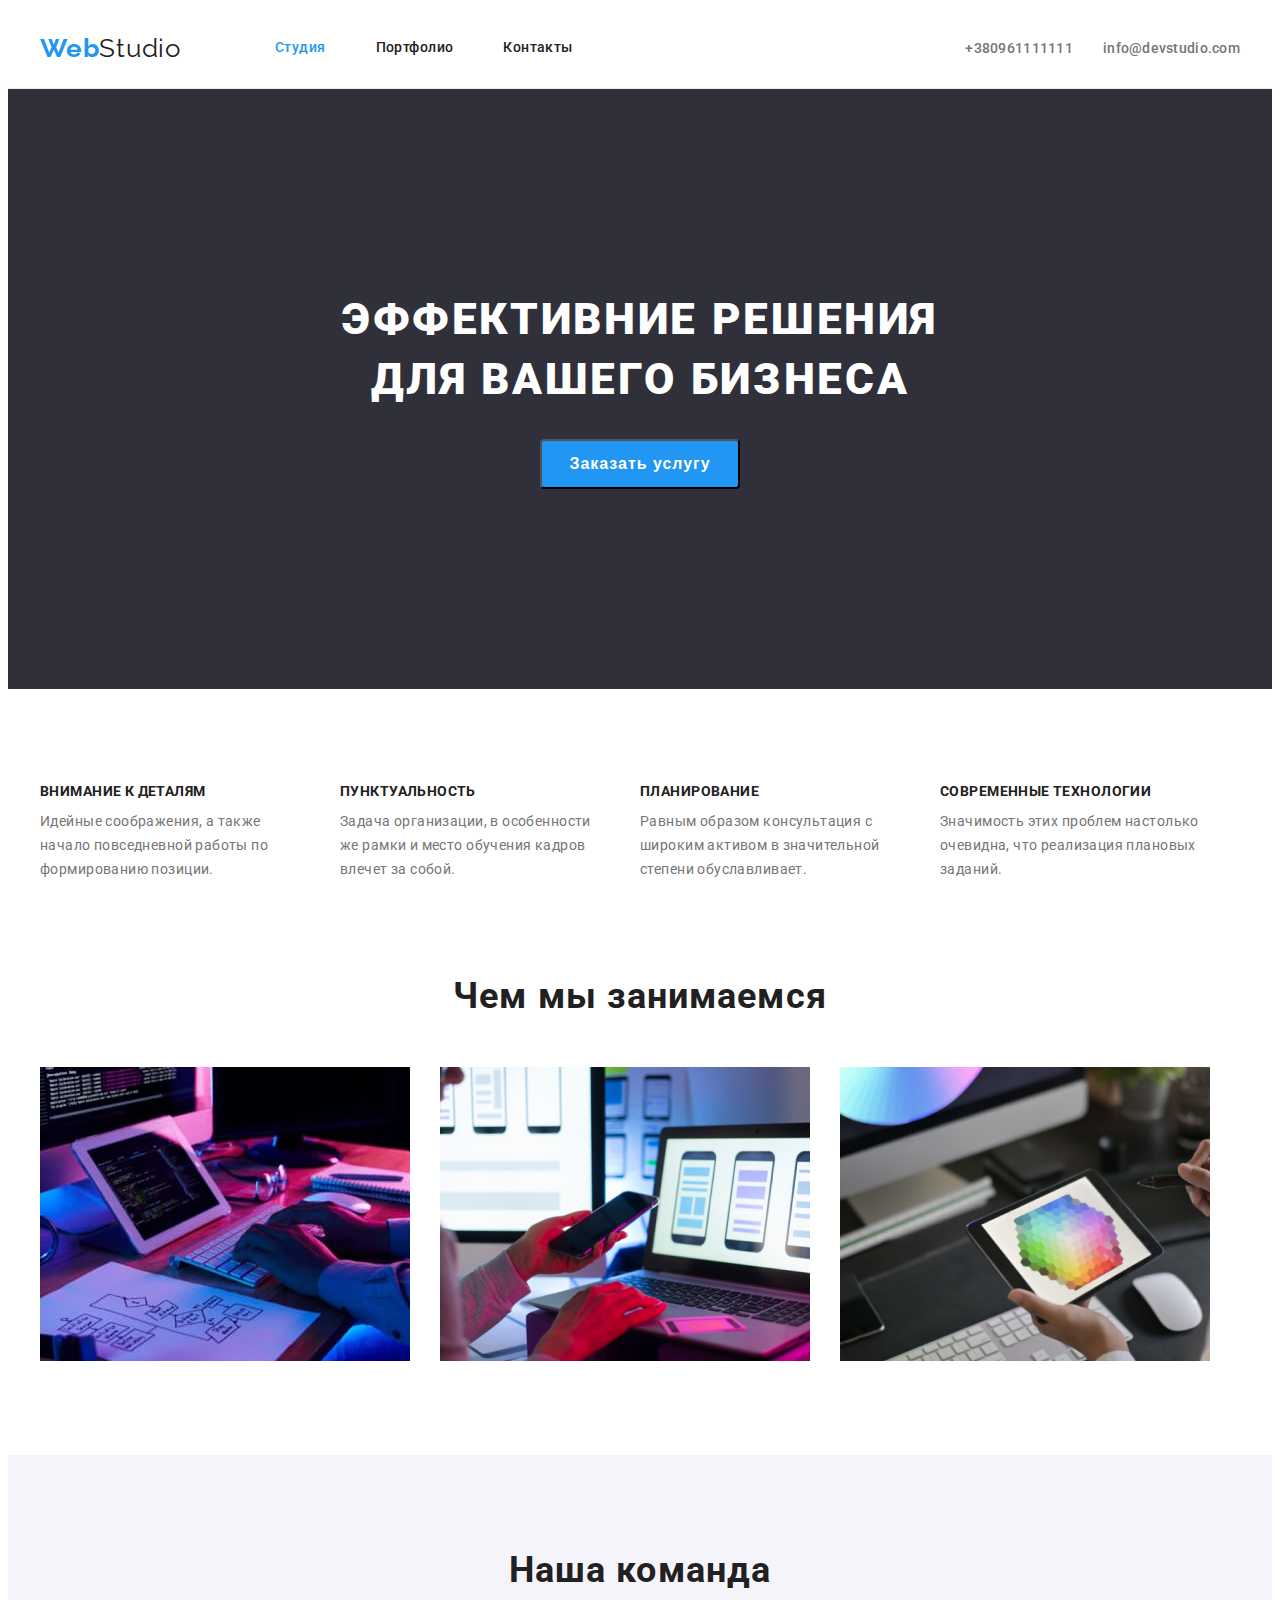
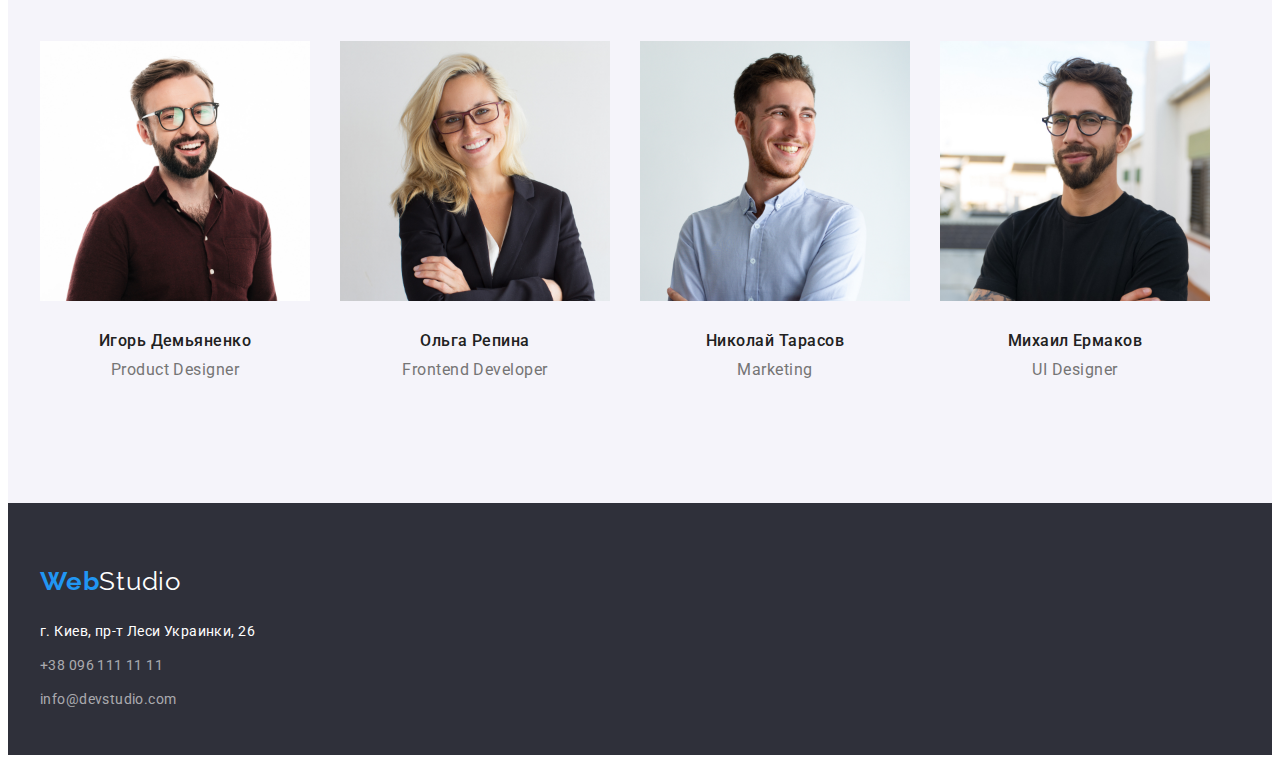
==== commit ef750792: "homework 3" ====
--- a/index.html
+++ b/index.html
@@ -70,7 +70,7 @@
 
       </section>
 
-sss
+
 
         <section class="about section">
 
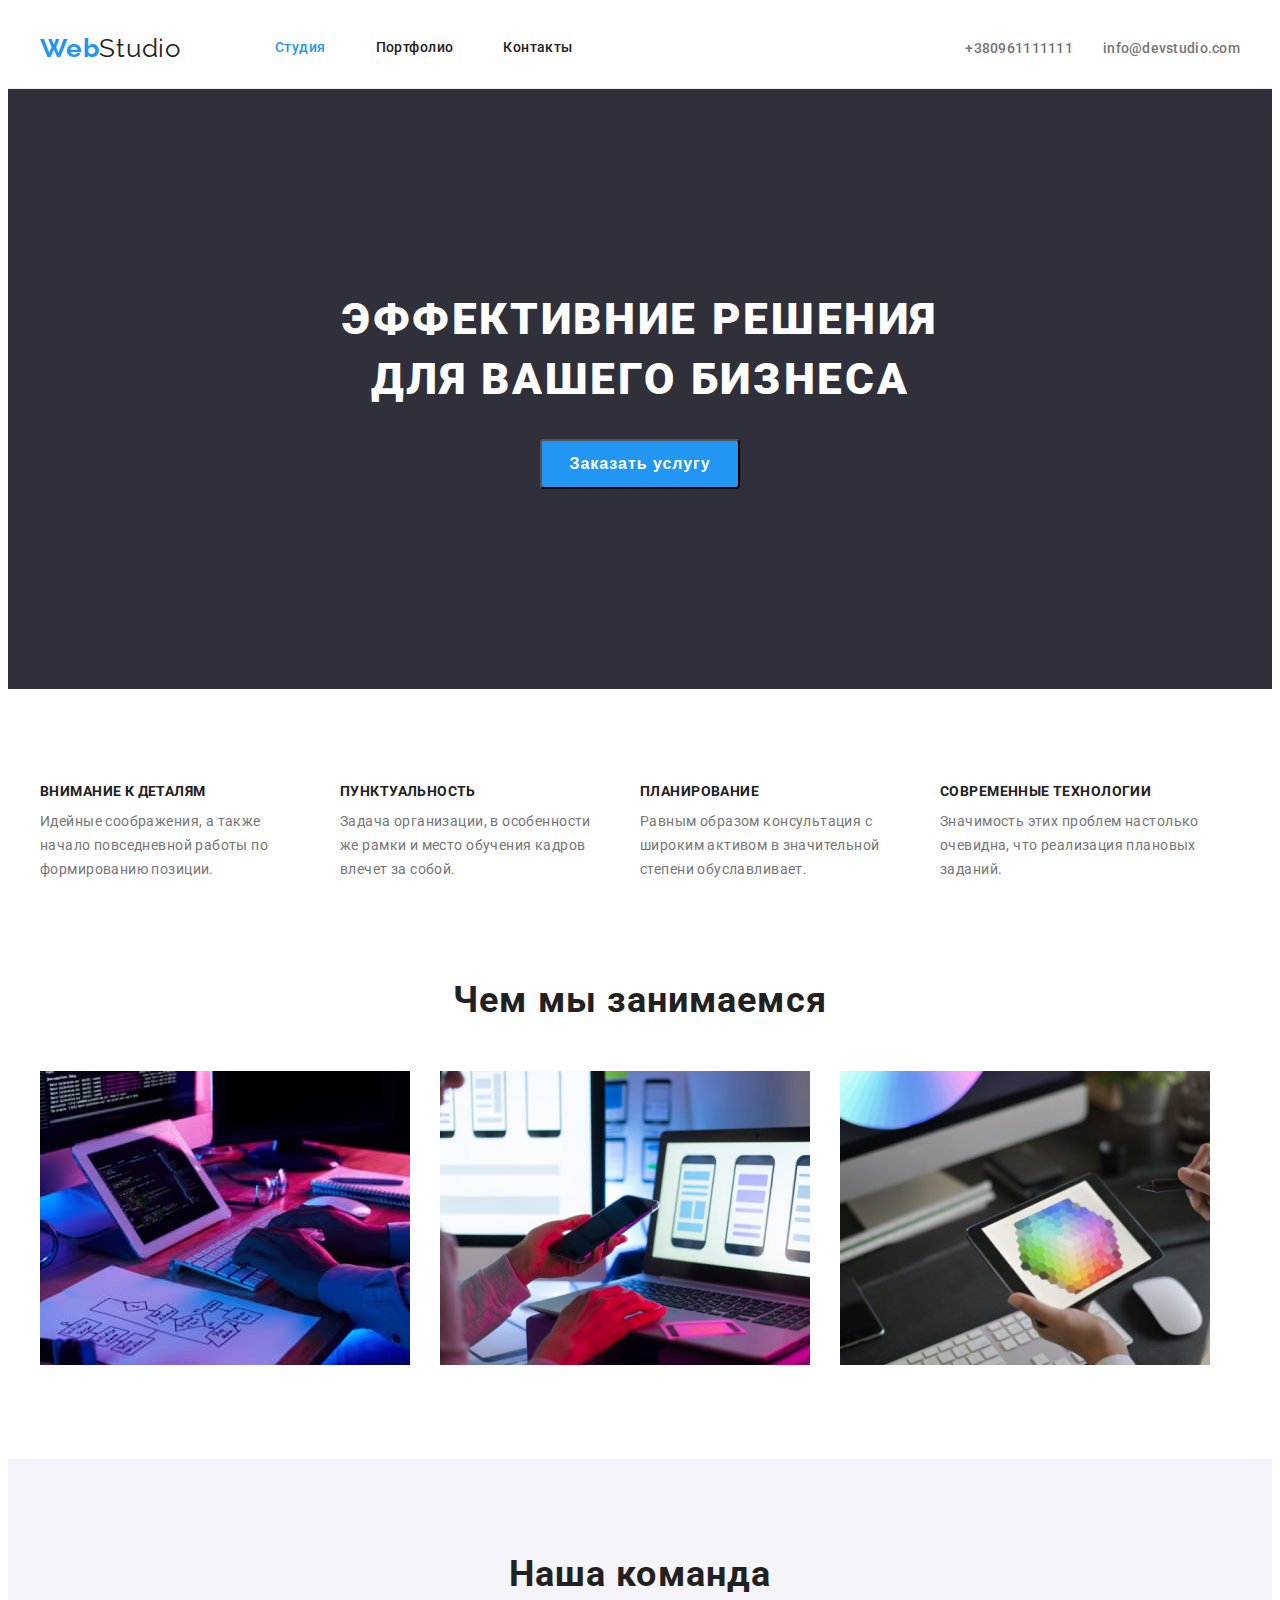
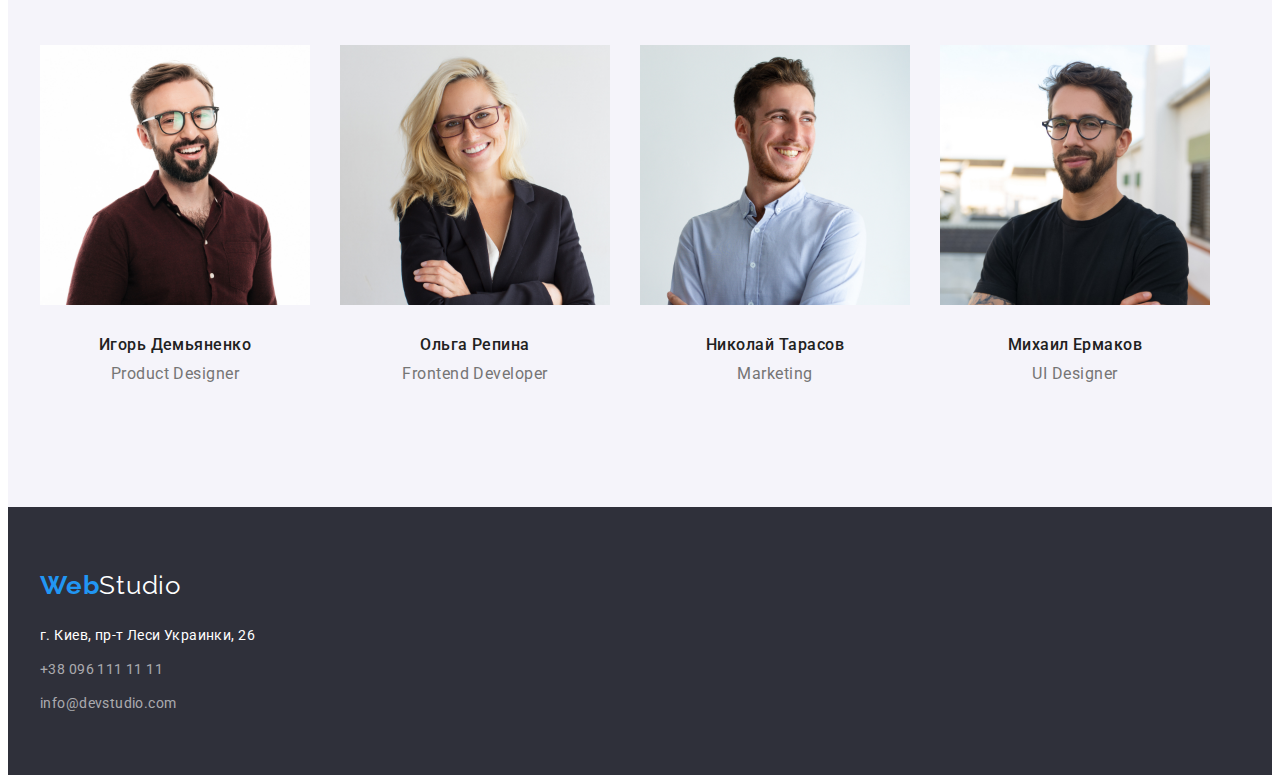
==== commit 1daa0ed2: "homework 3" ====
--- a/index.html
+++ b/index.html
@@ -51,8 +51,7 @@
     </header>
     
 
-
-
+ 
     <main>
 
       <section class="hero-box section">
--- a/css/styles.css
+++ b/css/styles.css
@@ -452,27 +452,23 @@
 }
 
 .footer-first{
-    height: 252px;
-left: 0px;
-top: 2097px;
-border-radius: 0px;
 
 background-color: #2F303A;
 }
 
 .footer-first{
+  padding-top: 60px;
+  padding-bottom: 60px;
+}
+
+.footer-links{
     display: flex;
     flex-direction: column;
-}
-
-.footer-links{
-    display: flex;
-    flex-direction: column;
-    padding-top: 20px;
+    margin-top: 20px;
 }
 
 .first-footer-links:not(:last-child){
-    padding-bottom: 10px;
+    margin-bottom: 10px;
 }
 
 .partfolio-box{
@@ -480,12 +476,20 @@
     padding-bottom: 20px;
     padding-left: 24px;
     padding-right: 24px;
-}
-
-.footer{
-    padding-top: 60px;
-}
-    
+
+    border-left: 1px solid #EEEEEE;
+    border-bottom: 1px solid #EEEEEE;
+    border-right: 1px solid #EEEEEE;
+
+    
+    box-shadow: 0px 1px 3px rgba(0, 0, 0, 0.12), 0px 1px 1px rgba(0, 0, 0, 0.14),
+    0px 2px 1px rgba(0, 0, 0, 0.2);
+  border-radius: 0px 0px 4px 4px;
+  background-color: #fff;
+  
+}
+
+
 
 
 /*==========================================*/
@@ -500,9 +504,9 @@
 }
 
 .buttons-partfolio-li:not(:last-child){
-    padding-right: 52px;
-   
-   
+   
+
+    margin-right: 8px;
 }
 
 
@@ -515,16 +519,17 @@
 font-weight: 500;
 line-height: 26px;
 letter-spacing: 0.03em;
-text-align: center;
+
+
+
+padding-right: 52px;
 
 
 border-radius: 4px;
  border-color:  #F5F4FA;
 
-;
-
-
-    color: var(--text-primary);
+
+   color: var(--text-primary);
     background-color: #F5F4FA;
 
 }
@@ -544,6 +549,8 @@
 letter-spacing: 0.06em;
 text-align: left;
 
+margin-bottom: 4px;
+
 color:var(--text-primary);
 }
 
@@ -564,21 +571,18 @@
 .partfolio-all{
     display: flex;
     flex-wrap: wrap;
+    margin-bottom: -30px;
    
 }
 
 .all-photos{
-    flex-basis: calc(100% / 3 - 30px);
-   
-    box-shadow: 0px 1px 3px rgba(0, 0, 0, 0.12), 0px 1px 1px rgba(0, 0, 0, 0.14),
-    0px 2px 1px rgba(0, 0, 0, 0.2);
-  border-radius: 0px 0px 4px 4px;
-  background-color: #fff;
+    flex-basis: calc(100% / 3 - 20px);
+    
+
   margin-right: 30px;
   margin-bottom: 30px;
 }
 
 .all-photos:nth-child(3n){
   margin-right: 0;
-}
-
+}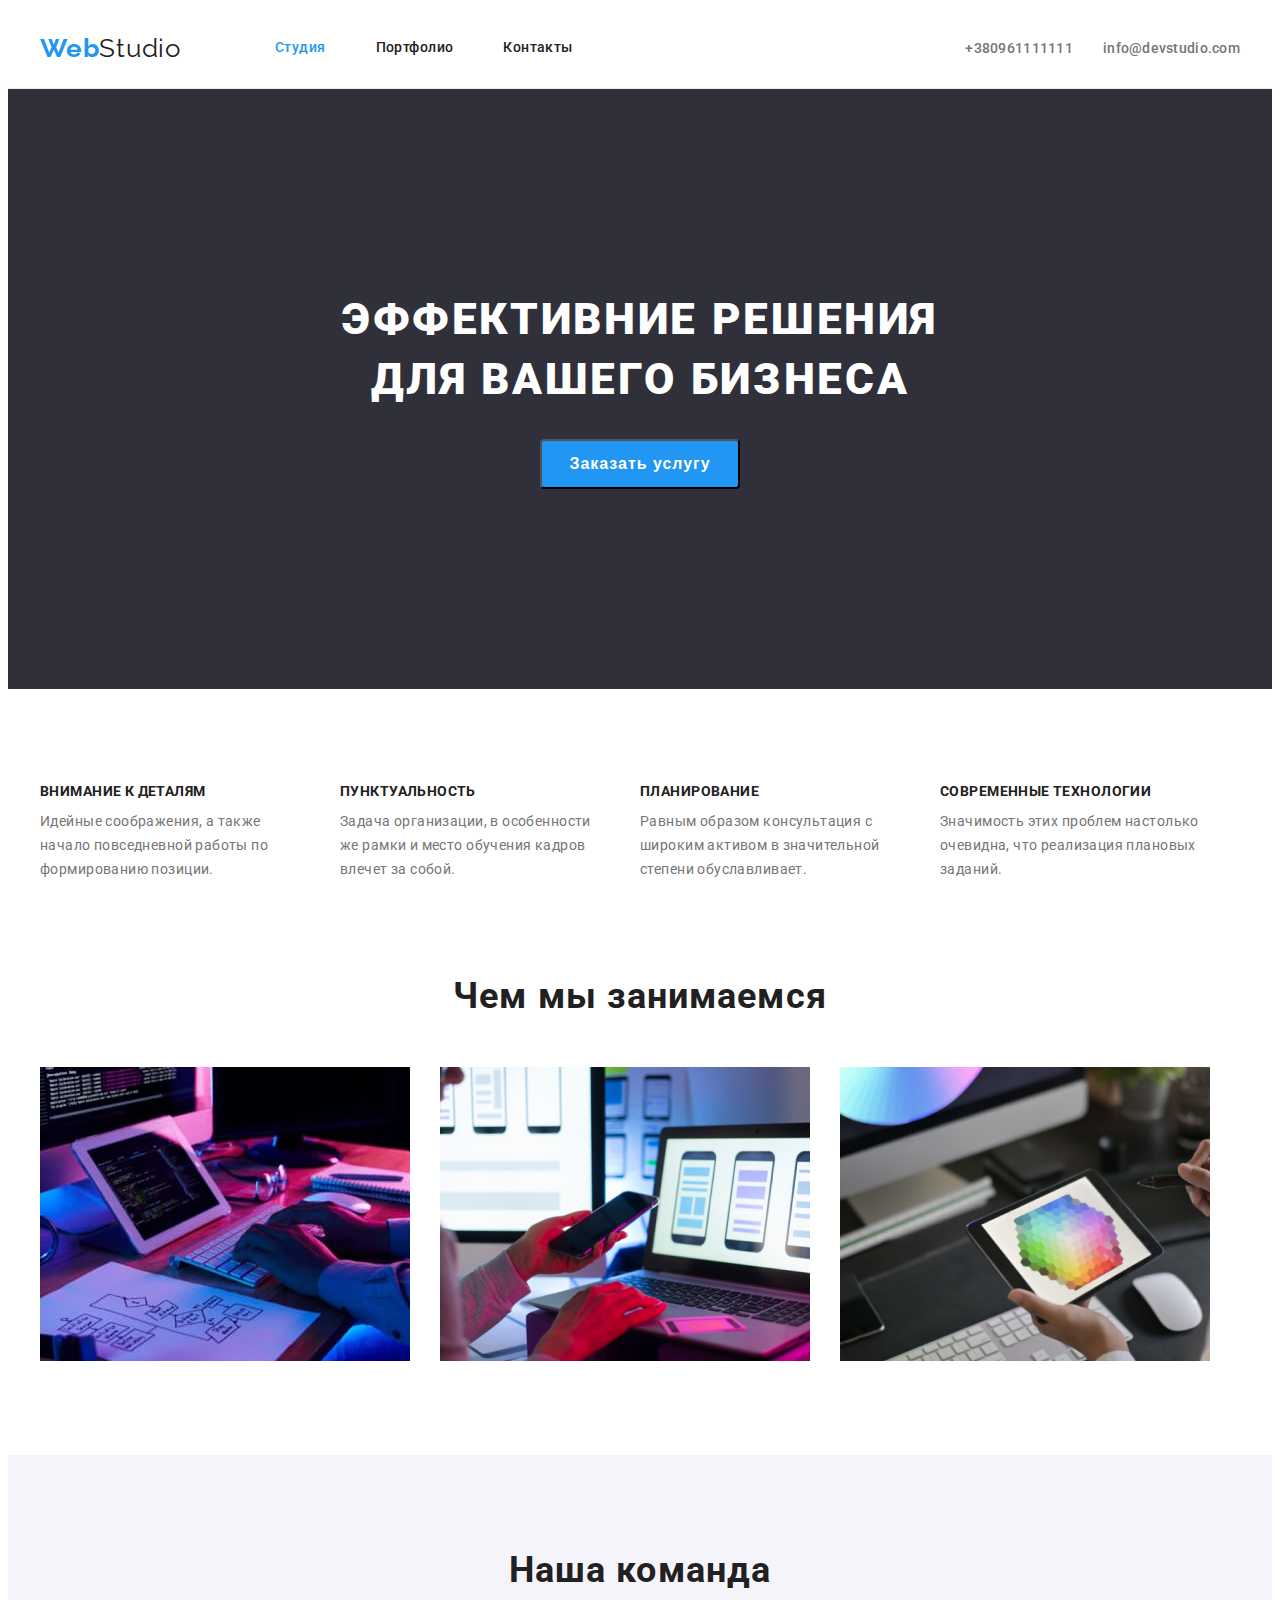
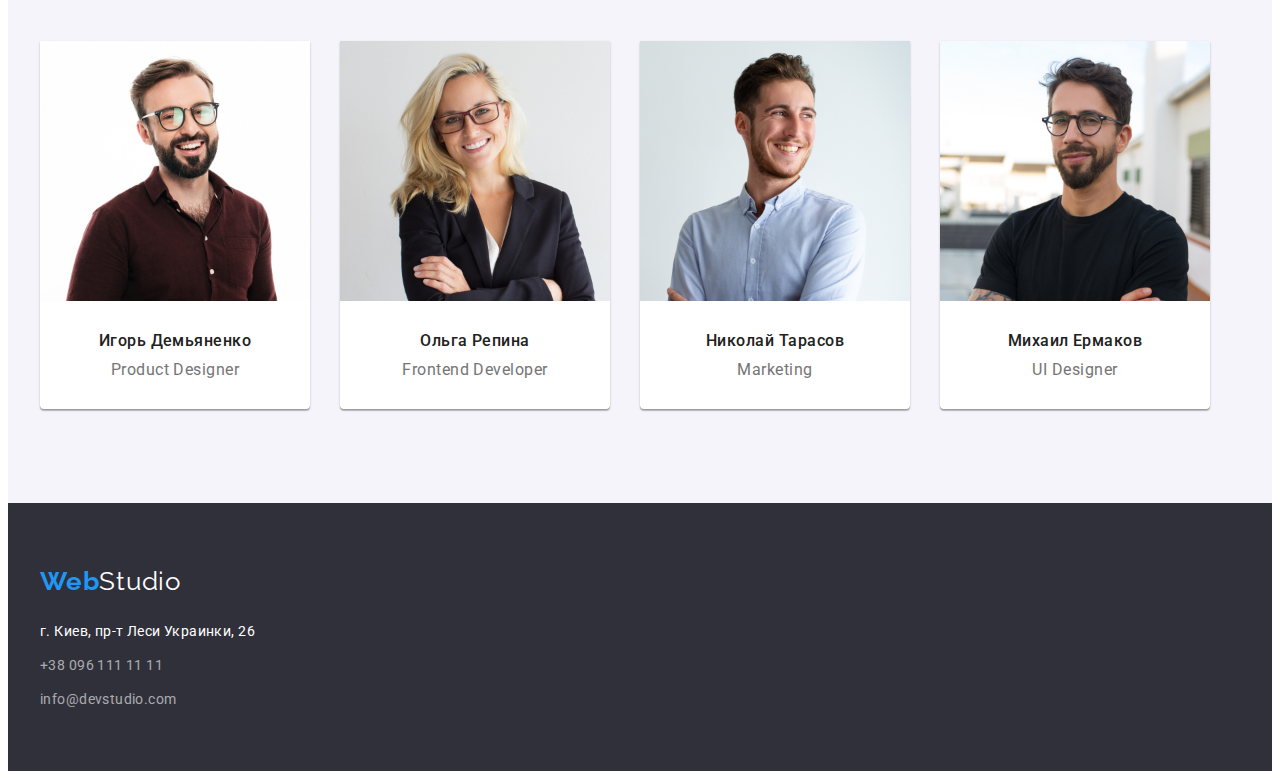
==== commit a58aea1f: "homework 3" ====
--- a/index.html
+++ b/index.html
@@ -1,7 +1,7 @@
 <!DOCTYPE html>
 <html lang="ru">
-<head>
-    <meta charset="UTF-8">
+  <head>
+    <meta charset="UTF-8" />
     <link
       rel="stylesheet"
       href="https://cdnjs.cloudflare.com/ajax/libs/modern-normalize/1.1.0/modern-normalize.min.css"
@@ -10,21 +10,22 @@
       referrerpolicy="no-referrer"
     />
     <title>WebStudio</title>
-    <link rel="stylesheet" href="./css/styles.css">
-    <link rel="preconnect" href="https://fonts.googleapis.com">
-<link rel="preconnect" href="https://fonts.gstatic.com" crossorigin>
-<link href="https://fonts.googleapis.com/css2?family=Raleway:wght@700&family=Roboto:wght@400;500;700;900&display=swap" rel="stylesheet">
-</head>
-<body>
-    
+    <link rel="stylesheet" href="./css/styles.css" />
+    <link rel="preconnect" href="https://fonts.googleapis.com" />
+    <link rel="preconnect" href="https://fonts.gstatic.com" crossorigin />
+    <link
+      href="https://fonts.googleapis.com/css2?family=Raleway:wght@700&family=Roboto:wght@400;500;700;900&display=swap"
+      rel="stylesheet"
+    />
+  </head>
+  <body>
     <header class="header">
       <div class="header-container container">
-        
         <nav class="header-navigation">
           <a href="./index.html" class="header-logo link">
             Web<span class="studio">Studio</span>
           </a>
-          <ul class="header-list  link">
+          <ul class="header-list link">
             <li class="header-item">
               <a class="header-link link active-page" href="/index.html"
                 >Студия</a
@@ -39,164 +40,170 @@
           </ul>
         </nav>
 
-            <ul class="contacts-header">
-
-               <li class="blyat"><a class="header-phone" href="tel:+380961111111">+380961111111</a></li>
-               <li class="blyat"><a class="header-mail" href="mailto:info@devstudio.com">info@devstudio.com</a></li>
-
-            </ul>
-          
-          
-          </div> 
-    </header>
-    
-
- 
-    <main>
-
-      <section class="hero-box section">
-
-        <div class="container">
-        <h1 class="slogan">
-          ЭФФЕКТИВНИЕ РЕШЕНИЯ<br>
-          ДЛЯ ВАШЕГО БИЗНЕСА
-      </h1>
-    
-
-      <button class="main-button" type="button">Заказать услугу</button>
-
-    </div>
-
-      </section>
-
-
-
-        <section class="about section">
-
-          <div class="container">
-            <ul class="about-list">
-
-               <li class="about-pluses"><h3 class="pluses">ВНИМАНИЕ К ДЕТАЛЯМ</h3>
-                <p class="content">
-                    Идейные соображения,
-                     а также начало повседневной работы по
-                      формированию позиции.
-                    </p>
-                  </li> 
-        
-                  
-            <li class="about-pluses"><h3 class="pluses">ПУНКТУАЛЬНОСТЬ</h3>
-             <p class="content">
-                Задача организации, в особенности
-                 же рамки и место обучения кадров
-                  влечет за собой.
-                  </p>
-              </li>
-     
-    
-            <li class="about-pluses"><h3 class="pluses">ПЛАНИРОВАНИЕ</h3>
-             <p class="content">
-                Равным образом консультация с
-                 широким активом в значительной
-                  степени обуславливает.
-                </p>
-  
-  
-     
-            <li class="about-pluses"><h3 class="pluses">СОВРЕМЕННЫЕ ТЕХНОЛОГИИ</h3>
-             <p class="content">
-                Значимость этих проблем настолько
-                очевидна, что реализация плановых 
-                заданий.
-            </p>
-            </li>
-
-          </ul> 
-        </div>
-        </section>
-
-        
-        
-    <section class="section our-task">
-      <div class="container">
-
-      <h2 class="our-job">Чем мы занимаемся</h2>
-      
-      <ul class="job-photos">
-        <li class="job-li"><img src="./images/img.jpg" 
-          alt="парень пишет код" 
-          width="370">
-      </li>
-
-      <li class="job-li"><img src="./images/img(1).png" 
-        alt="парень смотрит в смартфон"           
-        width="370">
-      </li>
-
-      <li class="job-li"><img src="./images/img(2).png" 
-        alt="рисует соты на ipad" 
-        width="370">
-      </li>
-
-      </ul>
-    </div>
-    </section>  
-
-
-      <section class="team-bg section">
-
-        <div class="container">
-
-        <h2 class="our-team">Наша команда</h2>
-
-        
-  
-        <ul class="team-list">
-          <li class="team"><img src="./images/img(3).jpg" alt="Игорь Демьяненко" width="270">
-            <div class="squad-names"><h3 class="squad">Игорь Демьяненко</h3>
-                <p class="squad-job">Product Designer</p></div>
+        <ul class="contacts-header">
+          <li class="blyat">
+            <a class="header-phone" href="tel:+380961111111">+380961111111</a>
           </li>
-
-          
-          <li class="team"><img src="./images/img(4).jpg" alt="Ольга Репина" width="270">
-            <div class="squad-names"><h3 class="squad">Ольга Репина</h3>
-                <p class="squad-job">Frontend Developer</p></div>
-          </li>
-
-
-          <li class="team"><img src="./images/img(5).jpg" alt="Николай Тарасов" width="270">
-            <div class="squad-names"><h3 class="squad">Николай Тарасов</h3>
-                <p class="squad-job">Marketing</p></div>
-          </li>
-
-
-          <li class="team"><img src="./images/img(6).jpg" alt="Михаил Ермаков" width="270">
-            <div class="squad-names"><h3 class="squad">Михаил Ермаков</h3>
-                <p class="squad-job">UI Designer</p></div>
-
+          <li class="blyat">
+            <a class="header-mail" href="mailto:info@devstudio.com"
+              >info@devstudio.com</a
+            >
           </li>
         </ul>
-      </div> 
-      </section> 
-
+      </div>
+    </header>
+
+    <main>
+      <section class="hero-box section">
+        <div class="container">
+          <h1 class="slogan">
+            ЭФФЕКТИВНИЕ РЕШЕНИЯ<br />
+            ДЛЯ ВАШЕГО БИЗНЕСА
+          </h1>
+
+          <button class="main-button" type="button">Заказать услугу</button>
+        </div>
+      </section>
+
+      <section class="about section">
+        <div class="container">
+          <ul class="about-list">
+            <li class="about-pluses">
+              <h3 class="pluses">ВНИМАНИЕ К ДЕТАЛЯМ</h3>
+              <p class="content">
+                Идейные соображения, а также начало повседневной работы по
+                формированию позиции.
+              </p>
+            </li>
+
+            <li class="about-pluses">
+              <h3 class="pluses">ПУНКТУАЛЬНОСТЬ</h3>
+              <p class="content">
+                Задача организации, в особенности же рамки и место обучения
+                кадров влечет за собой.
+              </p>
+            </li>
+
+            <li class="about-pluses">
+              <h3 class="pluses">ПЛАНИРОВАНИЕ</h3>
+              <p class="content">
+                Равным образом консультация с широким активом в значительной
+                степени обуславливает.
+              </p>
+            </li>
+
+            <li class="about-pluses">
+              <h3 class="pluses">СОВРЕМЕННЫЕ ТЕХНОЛОГИИ</h3>
+              <p class="content">
+                Значимость этих проблем настолько очевидна, что реализация
+                плановых заданий.
+              </p>
+            </li>
+          </ul>
+        </div>
+      </section>
+
+      <section class="section our-task">
+        <div class="container">
+          <h2 class="our-job">Чем мы занимаемся</h2>
+
+          <ul class="job-photos">
+            <li class="job-li">
+              <img src="./images/img.jpg" alt="парень пишет код" width="370" />
+            </li>
+
+            <li class="job-li">
+              <img
+                src="./images/img(1).png"
+                alt="парень смотрит в смартфон"
+                width="370"
+              />
+            </li>
+
+            <li class="job-li">
+              <img
+                src="./images/img(2).png"
+                alt="рисует соты на ipad"
+                width="370"
+              />
+            </li>
+          </ul>
+        </div>
+      </section>
+
+      <section class="team-bg section">
+        <div class="container">
+          <h2 class="our-team">Наша команда</h2>
+
+          <ul class="team-list">
+            <li class="team">
+              <img
+                src="./images/img(3).jpg"
+                alt="Игорь Демьяненко"
+                width="270"
+              />
+              <div class="squad-names">
+                <h3 class="squad">Игорь Демьяненко</h3>
+                <p class="squad-job">Product Designer</p>
+              </div>
+            </li>
+
+            <li class="team">
+              <img src="./images/img(4).jpg" alt="Ольга Репина" width="270" />
+              <div class="squad-names">
+                <h3 class="squad">Ольга Репина</h3>
+                <p class="squad-job">Frontend Developer</p>
+              </div>
+            </li>
+
+            <li class="team">
+              <img
+                src="./images/img(5).jpg"
+                alt="Николай Тарасов"
+                width="270"
+              />
+              <div class="squad-names">
+                <h3 class="squad">Николай Тарасов</h3>
+                <p class="squad-job">Marketing</p>
+              </div>
+            </li>
+
+            <li class="team">
+              <img src="./images/img(6).jpg" alt="Михаил Ермаков" width="270" />
+              <div class="squad-names">
+                <h3 class="squad">Михаил Ермаков</h3>
+                <p class="squad-job">UI Designer</p>
+              </div>
+            </li>
+          </ul>
+        </div>
+      </section>
     </main>
 
     <footer class="footer-first">
       <div class="footer container">
-     
-        <a  href="./index.html" class="webstudio-footer" >
-        Web<span class="studio-footer">Studio</span>
-      </a>
+        <a href="./index.html" class="webstudio-footer">
+          Web<span class="studio-footer">Studio</span>
+        </a>
 
         <address class="footer-links">
-            <a class="footer-map first-footer-links" target="_blank" rel="noopener noreferrer" href="https://www.google.com/maps/place/%D0%B1%D1%83%D0%BB%D1%8C%D0%B2%D0%B0%D1%80+%D0%9B%D0%B5%D1%81%D1%96+%D0%A3%D0%BA%D1%80%D0%B0%D1%97%D0%BD%D0%BA%D0%B8,+26,+%D0%9A%D0%B8%D1%97%D0%B2,+02000/@50.4265807,30.5361971,17z/data=!3m1!4b1!4m5!3m4!1s0x40d4cf0e033ecbe9:0x57a4dffefec77da0!8m2!3d50.4265807!4d30.5383858">г. Киев, пр-т Леси Украинки, 26</a>
-            <a class="footer-phone first-footer-links" href="tel:+380961111111">+38 096 111 11 11</a>
-            <a class="footer-mail first-footer-links" href="mailto:info@devstudio.com">info@devstudio.com</a>
+          <a
+            class="footer-map first-footer-links"
+            target="_blank"
+            rel="noopener noreferrer"
+            href="https://www.google.com/maps/place/%D0%B1%D1%83%D0%BB%D1%8C%D0%B2%D0%B0%D1%80+%D0%9B%D0%B5%D1%81%D1%96+%D0%A3%D0%BA%D1%80%D0%B0%D1%97%D0%BD%D0%BA%D0%B8,+26,+%D0%9A%D0%B8%D1%97%D0%B2,+02000/@50.4265807,30.5361971,17z/data=!3m1!4b1!4m5!3m4!1s0x40d4cf0e033ecbe9:0x57a4dffefec77da0!8m2!3d50.4265807!4d30.5383858"
+            >г. Киев, пр-т Леси Украинки, 26</a
+          >
+          <a class="footer-phone first-footer-links" href="tel:+380961111111"
+            >+38 096 111 11 11</a
+          >
+          <a
+            class="footer-mail first-footer-links"
+            href="mailto:info@devstudio.com"
+            >info@devstudio.com</a
+          >
         </address>
-      </div> 
-
+      </div>
     </footer>
-
-
-</body>
-</html>+  </body>
+</html>
--- a/css/styles.css
+++ b/css/styles.css
@@ -334,6 +334,11 @@
 
 .team{
     margin-right: 30px;
+
+box-shadow: 0px 1px 3px rgba(0, 0, 0, 0.12), 0px 1px 1px rgba(0, 0, 0, 0.14),
+    0px 2px 1px rgba(0, 0, 0, 0.2);
+  border-radius: 0px 0px 4px 4px;
+  background-color: #fff;
 }
 
 
@@ -495,94 +500,99 @@
 /*==========================================*/
 
 
-
-.partfolio-nav{
+.partfolio-nav {
     display: flex;
     margin-bottom: 50px;
     justify-content: center;
-    
-}
-
-.buttons-partfolio-li:not(:last-child){
-   
-
+  }
+  
+  .buttons-partfolio-li:not(:last-child) {
     margin-right: 8px;
-}
-
-
-
-
-.buttons-partfolio{
- 
-font-size: 16px;
-font-style: normal;
-font-weight: 500;
-line-height: 26px;
-letter-spacing: 0.03em;
-
-
-
-padding-right: 52px;
-
-
-border-radius: 4px;
- border-color:  #F5F4FA;
-
-
-   color: var(--text-primary);
-    background-color: #F5F4FA;
-
-}
-.buttons-partfolio:hover,
-.buttons-partfolio:focus{
-
-    color: #FFFFFF;
+  }
+  
+  .buttons-partfolio {
+    font-size: 16px;
+    font-style: normal;
+    font-weight: 500;
+    line-height: 26px;
+    letter-spacing: 0.03em;
+  
+    padding: 6px 22px;
+  
+    border-radius: 4px;
+    border-color: #f5f4fa;
+  
+    color: var(--text-primary);
+    background-color: #f5f4fa;
+  }
+  .buttons-partfolio:hover,
+  .buttons-partfolio:focus {
+    color: #ffffff;
     background-color: var(--theme-color);
-}
-
-.about{
-
-font-size: 18px;
-
-font-weight: 700;
-line-height: 36px;
-letter-spacing: 0.06em;
-text-align: left;
-
-margin-bottom: 4px;
-
-color:var(--text-primary);
-}
-
-.second-page-content{
-   
-font-size: 16px;
-
-font-weight: 400;
-line-height: 30px;
-letter-spacing: 0.03em;
-text-align: left;
-
-color: var(--text-secondary);
-}
-
-
-
-.partfolio-all{
+  }
+  
+  .all-photos {
+    flex-basis: calc((100% - 60px) / 3);
+    margin-right: 30px;
+    margin-bottom: 30px;
+  }
+  .all-photos:nth-child(2n + 1) {
+    margin-right: 0;
+  }
+  
+  .examples-item-title {
+    font-weight: 700;
+    font-size: 18px;
+    line-height: 2;
+    letter-spacing: 0.06em;
+    color: var(--text-primary);
+    margin-bottom: 4px;
+  }
+  
+  .examples-item-paragraph {
+    font-size: 16px;
+    line-height: 1.87;
+    letter-spacing: 0.03em;
+    color: var(--text-secondary);
+  }
+  .examples {
+    padding-top: 94px;
+  }
+  .examples-list-link {
+    display: block;
+  }
+  .examples-list {
     display: flex;
     flex-wrap: wrap;
-    margin-bottom: -30px;
-   
-}
-
-.all-photos{
-    flex-basis: calc(100% / 3 - 20px);
-    
-
-  margin-right: 30px;
-  margin-bottom: 30px;
-}
-
-.all-photos:nth-child(3n){
-  margin-right: 0;
-}+  }
+  .examples-list-item {
+    flex-basis: calc((100% - 60px) / 3);
+    margin-bottom: 30px;
+  }
+  .examples-box {
+    padding-left: 24px;
+    padding-right: 24px;
+    padding-bottom: 20px;
+    padding-top: 20px;
+    border-bottom: 1px solid #eeeeee;
+    border-left: 1px solid #eeeeee;
+    border-right: 1px solid #eeeeee;
+  }
+  
+  .examples-list-item img {
+    width: 100%;
+  }
+  
+  .examples-list-item:not(:nth-child(3n)) {
+    margin-right: 30px;
+  }
+  
+  .examples-list-link:hover,
+  .examples-list-link:focus {
+    box-shadow: 0px 1px 1px rgba(0, 0, 0, 0.12), 0px 4px 4px rgba(0, 0, 0, 0.06),
+      1px 4px 6px rgba(0, 0, 0, 0.16);
+  }
+  
+  .examples-list-item:nth-last-child(-n + 3) {
+    margin-bottom: 0;
+  }